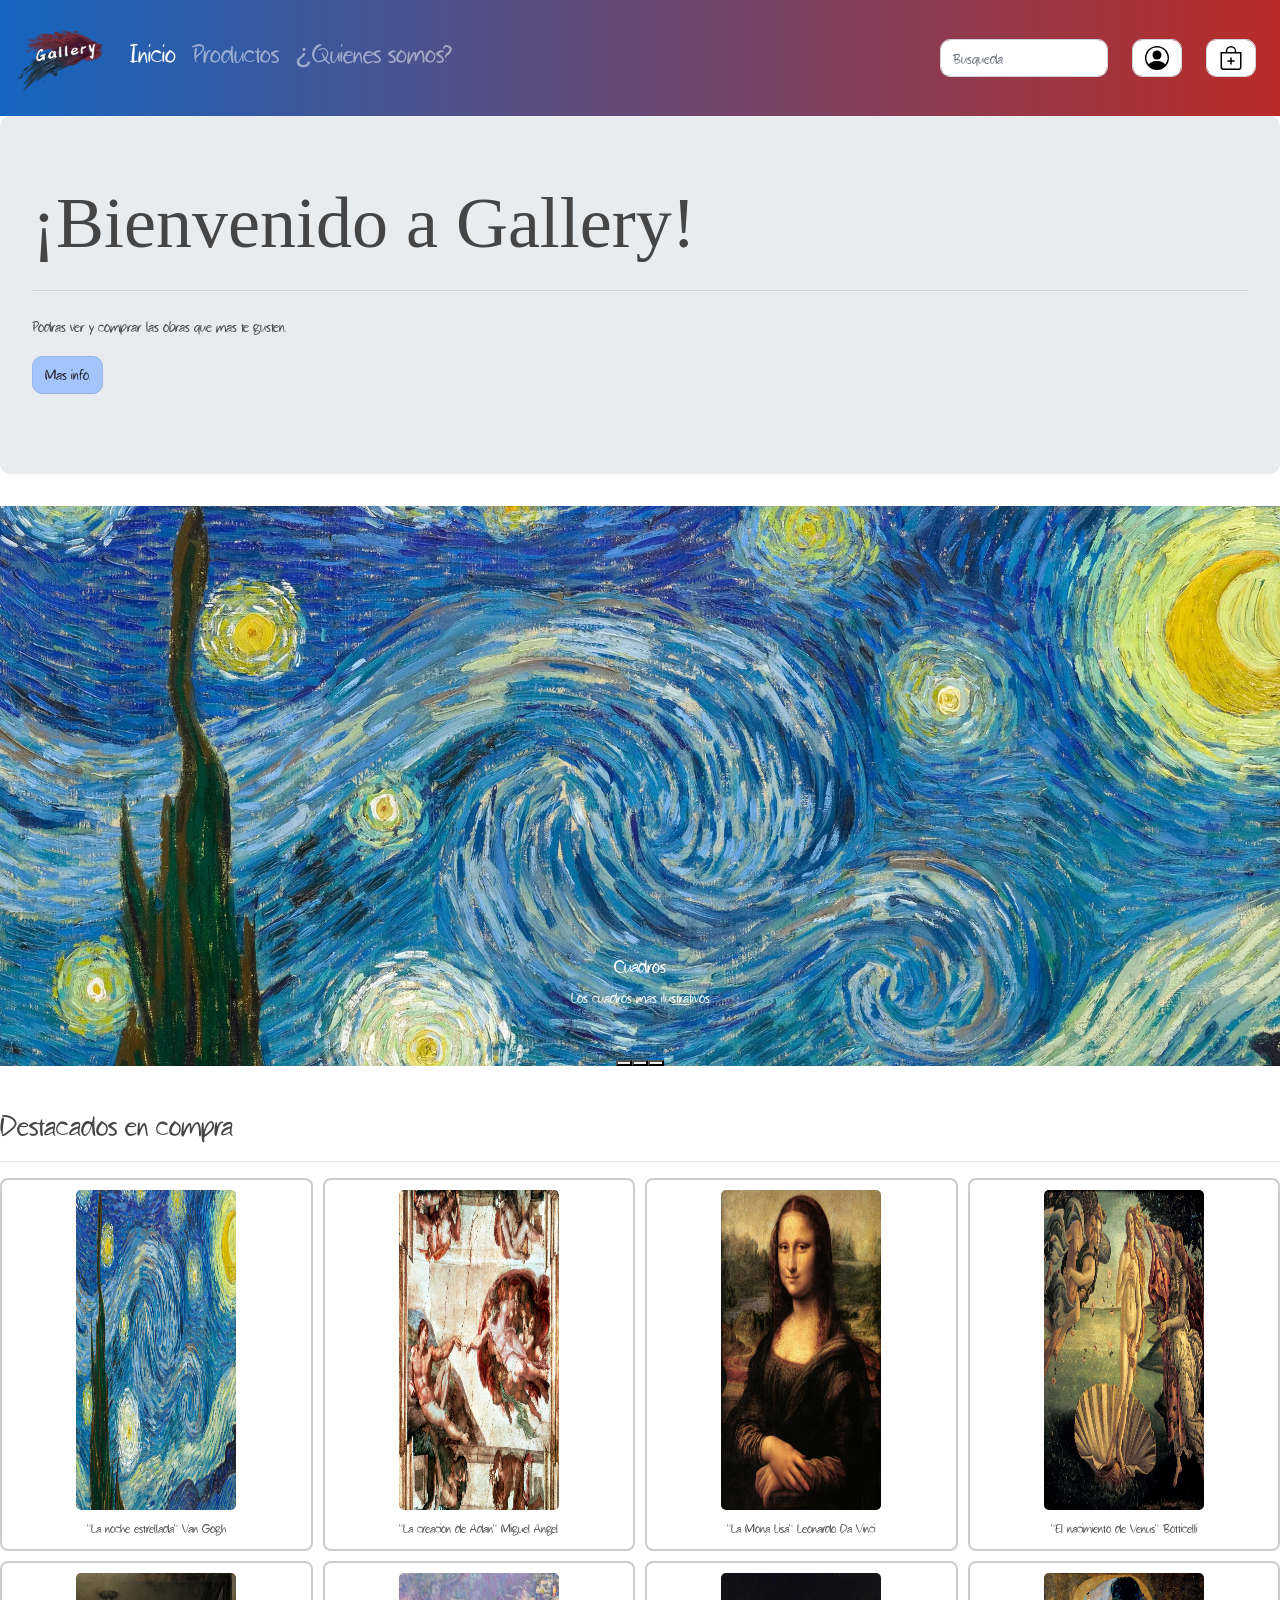
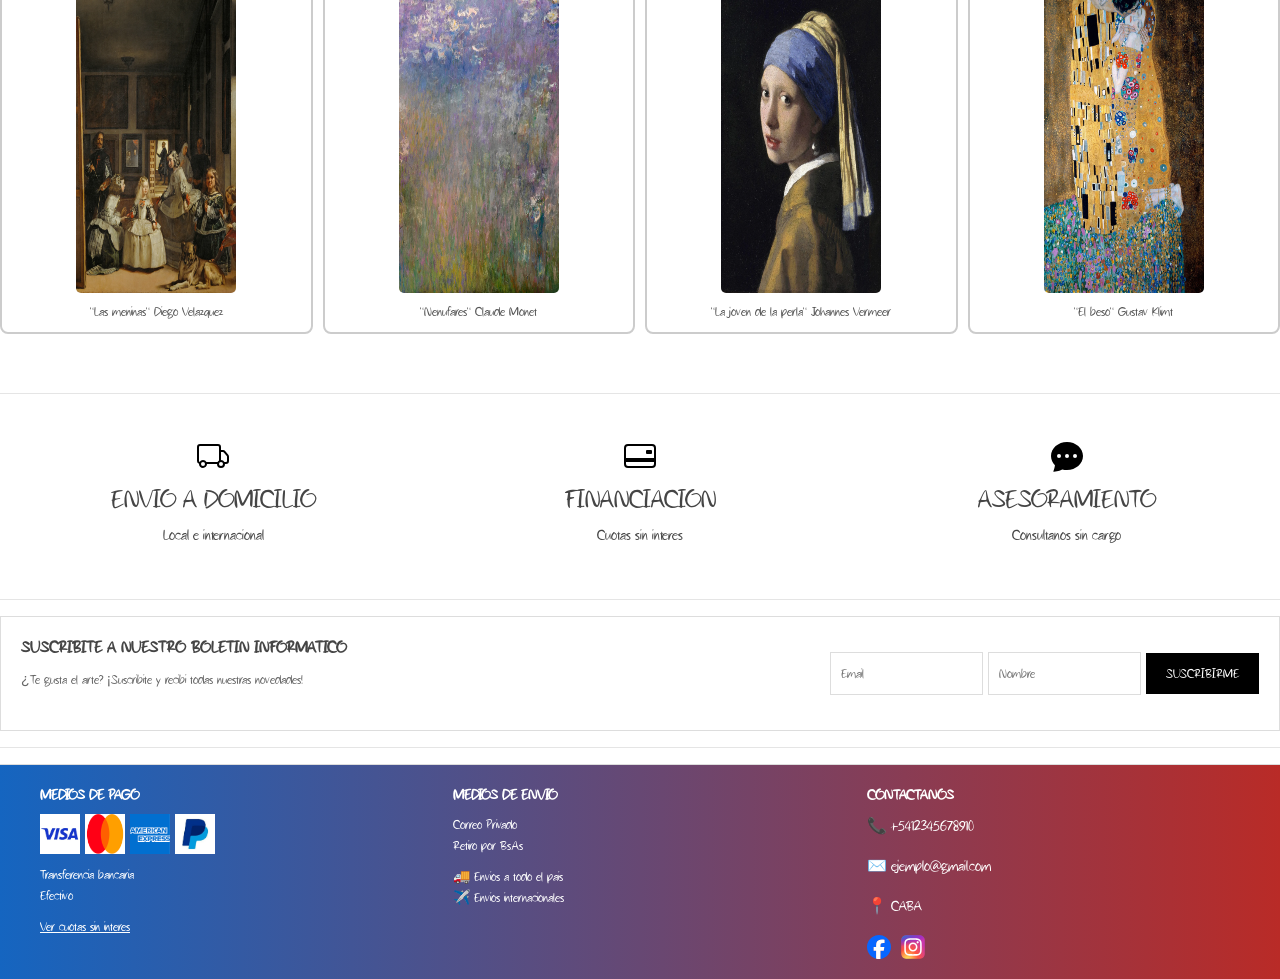
==== index.html @ f20c80db "Apartado-Productos" ====
<!DOCTYPE html>
<html lang="en">

<head>
    <meta charset="UTF-8">
    <meta name="viewport" content="width=device-width, initial-scale=1.0">
    <title>Gallery</title>
    <link rel="stylesheet" href="./css/Bootstrap.css">
    <link rel="stylesheet" href="./css/style.css">
   <link rel="icon" href="./Íconos/logopcion.ico" >
   <link rel="preconnect" href="https://fonts.googleapis.com">
<link rel="preconnect" href="https://fonts.gstatic.com" crossorigin>
<link href="https://fonts.googleapis.com/css2?family=Open+Sans:ital,wght@0,300..800;1,300..800&display=swap" rel="stylesheet">
</head>
    <header>
        <nav class="navbar navBarMod navbar-expand-lg navbar-dark bg-primary">
            <button class="navbar-toggler navbar-toggler-right" type="button" data-toggle="collapse"
                data-target="#navbarTogglerDemo03" aria-controls="navbarTogglerDemo03" aria-expanded="false"
                aria-label="Toggle navigation">
                <span class="navbar-toggler-icon"></span>
              </button>
              <a class="navbar-brand" href="#!"><img class="iconoNavBar" src="./Íconos/logopcion.png" alt="Galary"></a>
              <div class="collapse navbar-collapse" id="navbarTogglerDemo03">
                  <ul class="navbar-nav mr-auto mt-2 mt-md-0">
                    <li class="nav-item active">
                      <a class="nav-link" href="#!"> <h3>Inicio</h3>
                        <span class="sr-only">(current)</span>
                      </a>
                    </li>
                    <li class="nav-item">
                      <a class="nav-link" href="allProducts.html"><h3>Productos</h3></a>
                    </li>
                    <li class="nav-item">
                      <a class="nav-link" href="#!"><h3>¿Quiénes somos?</h3></a>
                    </li>
                  </ul>
                  <form class="form-inline my-2 my-lg-0">
                      <input class="form-control mr-sm-2" type="text" placeholder="Búsqueda">
                      <a class="nav-link" href="login.html">
                        <img class="form-control mr-sm-2" src="./Íconos/person-circle.svg" alt="account">
                      </a>
                      <img class="form-control mr-sm-2" src="./Íconos/bag-plus.svg" alt="account">
                  </form>
              </div>
        </nav>
    </header>
  <body>
        <div class="jumbotron">
            <h1 class="display-3">¡Bienvenido a Gallery!</h1>
            <p class="lead">
            </p>
            <hr class="my-4">
            <p>Podrás ver y comprar las obras que más te gusten.
            </p>
            <p class="lead">
                <a class="btn btn-primary" href="#!" role="button">Más info.</a>
            </p>
        </div>
        <div id="carouselExampleCaptions" class="carousel slide">
            <div class="carousel-indicators">
              <button type="button" data-bs-target="#carouselExampleCaptions" data-bs-slide-to="0" class="active" aria-current="true" aria-label="Slide 1"></button>
              <button type="button" data-bs-target="#carouselExampleCaptions" data-bs-slide-to="1" aria-label="Slide 2"></button>
              <button type="button" data-bs-target="#carouselExampleCaptions" data-bs-slide-to="2" aria-label="Slide 3"></button>
            </div>
            <div class="carousel-inner">
              <div class="carousel-item active">
                <img src="./Imágenes/arte1.webp" class="d-block w-100" alt="...">
                <div class="carousel-caption d-none d-md-block">
                  <h5>Cuadros</h5>
                  <p>Los cuadros más ilustrativos</p>
                </div>
              </div>
              <div class="carousel-item">
                <img src="./Imágenes/escultura1.jpeg" class="d-block w-100" alt="...">
                <div class="carousel-caption d-none d-md-block">
                  <h5>Esculturas</h5>
                  <p>Totalmente atractivas visualmente</p>
                </div>
              </div>
              <div class="carousel-item">
                <img src="./Imágenes/fotografia.jpg" class="d-block w-100" alt="...">
                <div class="carousel-caption d-none d-md-block">
                  <h5>Fotografías</h5>
                  <p>Representa un momento destacado o bello del arte</p>
                </div>
              </div>
            </div>
        </div>
        <br>
        <p>
        <h2>Destacados en compra</h2>
        </p>
        <hr>
        <div class="outstandingArt">
          <!-- no me salía quitarle el subrayado, así que probé esto -->
            <a class="sincolor" href="/art1.html"><figure>
                <div>
                    <img src="./Imágenes/arte1.webp" alt="art1">
                </div>
                <figcaption>
                    "La noche estrellada"
                    Van Gogh
                </figcaption>
            </figure>
          </a>
          <a class="sincolor" href="/art2.html">
            <figure>
                <div>
                    <img src="./Imágenes/arte2.webp" alt="art2">
                </div>
                <figcaption>
                    "La creación de Adán"
                    Miguel Angel
                </figcaption>
            </figure>
          </a>
            <a class="sincolor" href="/art3.html">
            <figure>
                <div>
                    <img src="./Imágenes/arte3.webp" alt="art3">
                </div>
                <figcaption>
                   "La Mona Lisa" Leonardo Da Vinci
                </figcaption>
            </figure>
          </a>
            <a class="sincolor" href="/art4.html">
            <figure>
                <div>
                    <img src="./Imágenes/arte4.webp" alt="art4">
                </div>
                <figcaption>
                  "El nacimiento de Venus" Botticelli
                </figcaption>
            </figure>
          </a>
            <a class="sincolor" href="/art5.html">
            <figure>
                <div>
                    <img src="./Imágenes/arte5.webp" alt="art5">
                </div>
                <figcaption>
                   "Las meninas" Diego Velázquez
                </figcaption>
            </figure>
          </a>
            <a class="sincolor" href="/art6.html">
            <figure>
                <div>
                    <img src="./Imágenes/arte6.webp" alt="art6">
                </div>
                <figcaption>
                  "Nenúfares" Claude Monet
                </figcaption>
            </figure>
          </a>
            <a class="sincolor" href="/art7.html">
            <figure>
                <div>
                    <img src="./Imágenes/arte7.webp" alt="art7">
                </div>
                <figcaption>
                    "La joven de la perla" Johannes Vermeer 
                </figcaption>
            </figure>
            </a>
            <a class="sincolor" href="/art8.html">
            <figure>
                <div>
                    <img src="./Imágenes/arte8.webp" alt="art8">
                </div>
                <figcaption>
                  "El beso" Gustav Klimt 
                </figcaption>
            </figure>
            </a>
            <hr>
        </div>
        <div id="divVent">
            <hr>
            <div class="features">
                <div class="feature">
                  <i class="icon icon-truck"></i>
                  <img src="./Íconos/truck.svg" alt="">
                  <h3>ENVÍO A DOMICILIO</h3>
                  <p>Local e internacional</p>
                </div>
                <div class="feature">
                  <i class="icon icon-card"></i>
                  <img src="./Íconos/credit-card-2-back.svg" alt="">
                  <h3>FINANCIACIÓN</h3>
                  <p>Cuotas sin interés</p>
                </div>
                <div class="feature">
                  <i class="icon icon-chat"></i>
                  <img src="./Íconos/chat-dots-fill.svg" alt="">
                  <h3>ASESORAMIENTO</h3>
                  <p>Consultanos sin cargo</p>
                </div>
              </div>
            <hr>
        </div>
        <div class="newsletter">
            <div class="newsletter-content">
              <h3>SUSCRIBITE A NUESTRO BOLETÍN INFORMÁTICO</h3>
              <p>¿Te gusta el arte? ¡Suscribite y recibí todas nuestras novedades!</p>
            </div>
            <form class="newsletter-form">
              <input type="email" placeholder="Email" required>
              <input type="text" placeholder="Nombre" required>
              <button type="submit">SUSCRIBIRME</button>
            </form>
          </div>
          <hr>
            <footer>
                <div>
                    <div class="info-section">
                        <div class="info-column">
                          <h3>MEDIOS DE PAGO</h3>
                          <div class="payment-methods">
                            <img src="./Íconos/visa.png" alt="Visa">
                            <img src="./Íconos/mastercard.png" alt="MasterCard">
                            <img src="./Íconos/americanExpress.png" alt="American Express">
                            <img src="./Íconos/paypal.jpeg" alt="PayPal">
                          </div>
                          <ul class="additional-methods">
                            <li>Transferencia bancaria</li>
                            <li>Efectivo</li>
                          </ul>
                          <p class="payment-link">Ver cuotas sin interés</p>
                        </div>
                        <div class="info-column">
                          <h3>MEDIOS DE ENVÍO</h3>
                          <ul>
                            <li>Correo Privado</li>
                            <li>Retiro por Bs.As</li>
                          </ul>
                          <ul class="shipping-options">
                            <li>🚚 Envíos a todo el país</li>
                            <li>✈️ Envíos internacionales</li>
                          </ul>
                        </div>
                        <div class="info-column">
                          <h3>CONTACTÁNOS</h3>
                          <p>📞 +5412345678910</p>
                          <p>✉️ ejemplo@gmail.com</p>
                          <p>📍 CABA</p>
                          <div class="social-icons">
                            <a href="!#"><img src="./Íconos/facebook.svg" alt="Facebook"></a>
                            <a href="#"><img src="./Íconos/instagram.svg" alt="Instagram"></a>
                          </div>
                        </div>
                      </div>
                </div>

            </footer>
            <script src="./javascript/bootstrap.js"></script>
  </body>

</html>
---- css/style.css ----
@font-face {
  font-family: 'FontGalery';
  src: url(/Fuente/Belaga.otf) format('woff2'),
       url(/Fuente/Belaga.otf) format('woff');
  font-weight: normal;
  font-style: normal;
}

body {
  font-family: "FontGalery", sans-serif;
  font-optical-sizing: auto;
  height: 100rem;
}

.item{
  flex: 1;
  padding:10px;
}

.outstandingArt {
    display: grid;
    grid-template-columns: repeat(4, 1fr);
    justify-content: space-between;
    align-items: center;
    flex-wrap: wrap;
    gap: 10px;
}

.outstandingArt figure {
    margin: 0;
    text-align: center;
    border: 2px solid #ccc;
    padding: 10px;
    border-radius: 8px;
}

figure:hover{
    background-color: #6666663f;
    color: #fff;
    text-decoration: none;
}

.outstandingArt img {
    height: 20rem;
    width: 10rem;
    margin-bottom: 8px;
    border-radius: 5px;
}

.outstandingArt figcaption {
    font-size: 14px;
    color: #555;
}

.iconoNavBar {
    height: 90px;
    width: 90px;
}

.navBarMod {
    background: #b92b27;
   
    background: -webkit-linear-gradient(to right, #1565C0, #b92b27);
    /* Chrome 10-25, Safari 5.1-6 */
    background: linear-gradient(to right, #1565C0, #b92b27);
    /* W3C, IE 10+/ Edge, Firefox 16+, Chrome 26+, Opera 12+, Safari 7+ */

}
.features {
    display: flex; 
    justify-content: space-around; 
    align-items: center; 
    background-color: #fff; 
    padding: 20px 0; 
  }
  
  .feature {
    text-align: center; 
    flex: 1; 
    padding: 0 20px; 
  }
  
  .icon {
    font-size: 40px;
    margin-bottom: 10px; 
    display: block; 
  }

  .feature img {
    height: 2rem;
    width: 2rem;
    margin-bottom: 10px;
  }
  .newsletter {
    display: flex; 
    justify-content: space-between; 
    align-items: center; 
    background-color: #fff; 
    padding: 20px;
    border: 1px solid #ddd;
    
  }
  
  .newsletter-content {
    max-width: 50%; 
    margin-right: 100px;
  }
  
  .newsletter-content h3 {
    font-size: 18px; 
    font-weight: bold; 
    margin: 0 0 10px; 
  }
  
  .newsletter-content p {
    margin: 0 0 20px; 
    color: #666; 
    font-size: 14px;
  }
  
  .newsletter-form {
    display: flex; 
    align-items: center; 
  }
  
  .newsletter-form input[type="email"],
  .newsletter-form input[type="text"] {
    padding: 10px; 
    border: 1px solid #ddd; 
    margin-right: 5px; 
    font-size: 14px; 
    flex: 1; 
  }
  
  .newsletter-form button {
    padding: 10px 20px; 
    background-color: #000; 
    color: #fff; 
    border: none; 
    cursor: pointer; 
    font-size: 14px; 
  }
  
  .newsletter-form button:hover {
    background-color: #444; 
  }
  
  .confirmation-text {
    font-size: 12px; 
    color: #666; 
    margin-top: 10px; 
    text-align: left; 
  }
  .info-section {
    display: flex;
    justify-content: space-between; 
    background: #b92b27;
    background: -webkit-linear-gradient(to right, #1565C0, #b92b27);
    background: linear-gradient(to right, #1565C0, #b92b27);
    padding: 20px; 
    border-top: 1px solid #ddd; 
  }
  
  .info-column {
    flex: 1; 
    padding: 0 20px; 
    color: white;
  }
  
  .info-column h3 {
    font-size: 16px; 
    font-weight: bold; 
    margin-bottom: 10px; 
  }
  
  .payment-methods {
    display: flex; 
    flex-wrap: wrap; 
    gap: 5px; 
  }
  
  .payment-methods img {
    width: 40px; 
    height: auto; 
  }
  
  .additional-methods {
    list-style: none;
    padding: 0; 
    margin: 10px 0; 
    color: white;
    font-size: 14px; 
  }
  
  .payment-link {
    font-size: 14px; 
    color: white  ; 
    text-decoration: underline; 
    margin-top: 10px; 
    cursor: pointer; 
  }
  
  .info-column ul {
    list-style: none; 
    padding: 0; 
    margin: 10px 0; 
    color: white; 
    font-size: 14px; 
  }
  
  .social-icons {
    display: flex; 
    gap: 10px; 
    margin-top: 10px; 
  }
  
  .social-icons img {
    width: 24px;
    height: auto; 
    cursor: pointer; 
  }
.navbar-toggler:hover{
  background-color: #1565C0;
}
.sincolor:hover{
  text-decoration: none;
}
.center {
  text-align: center;
}
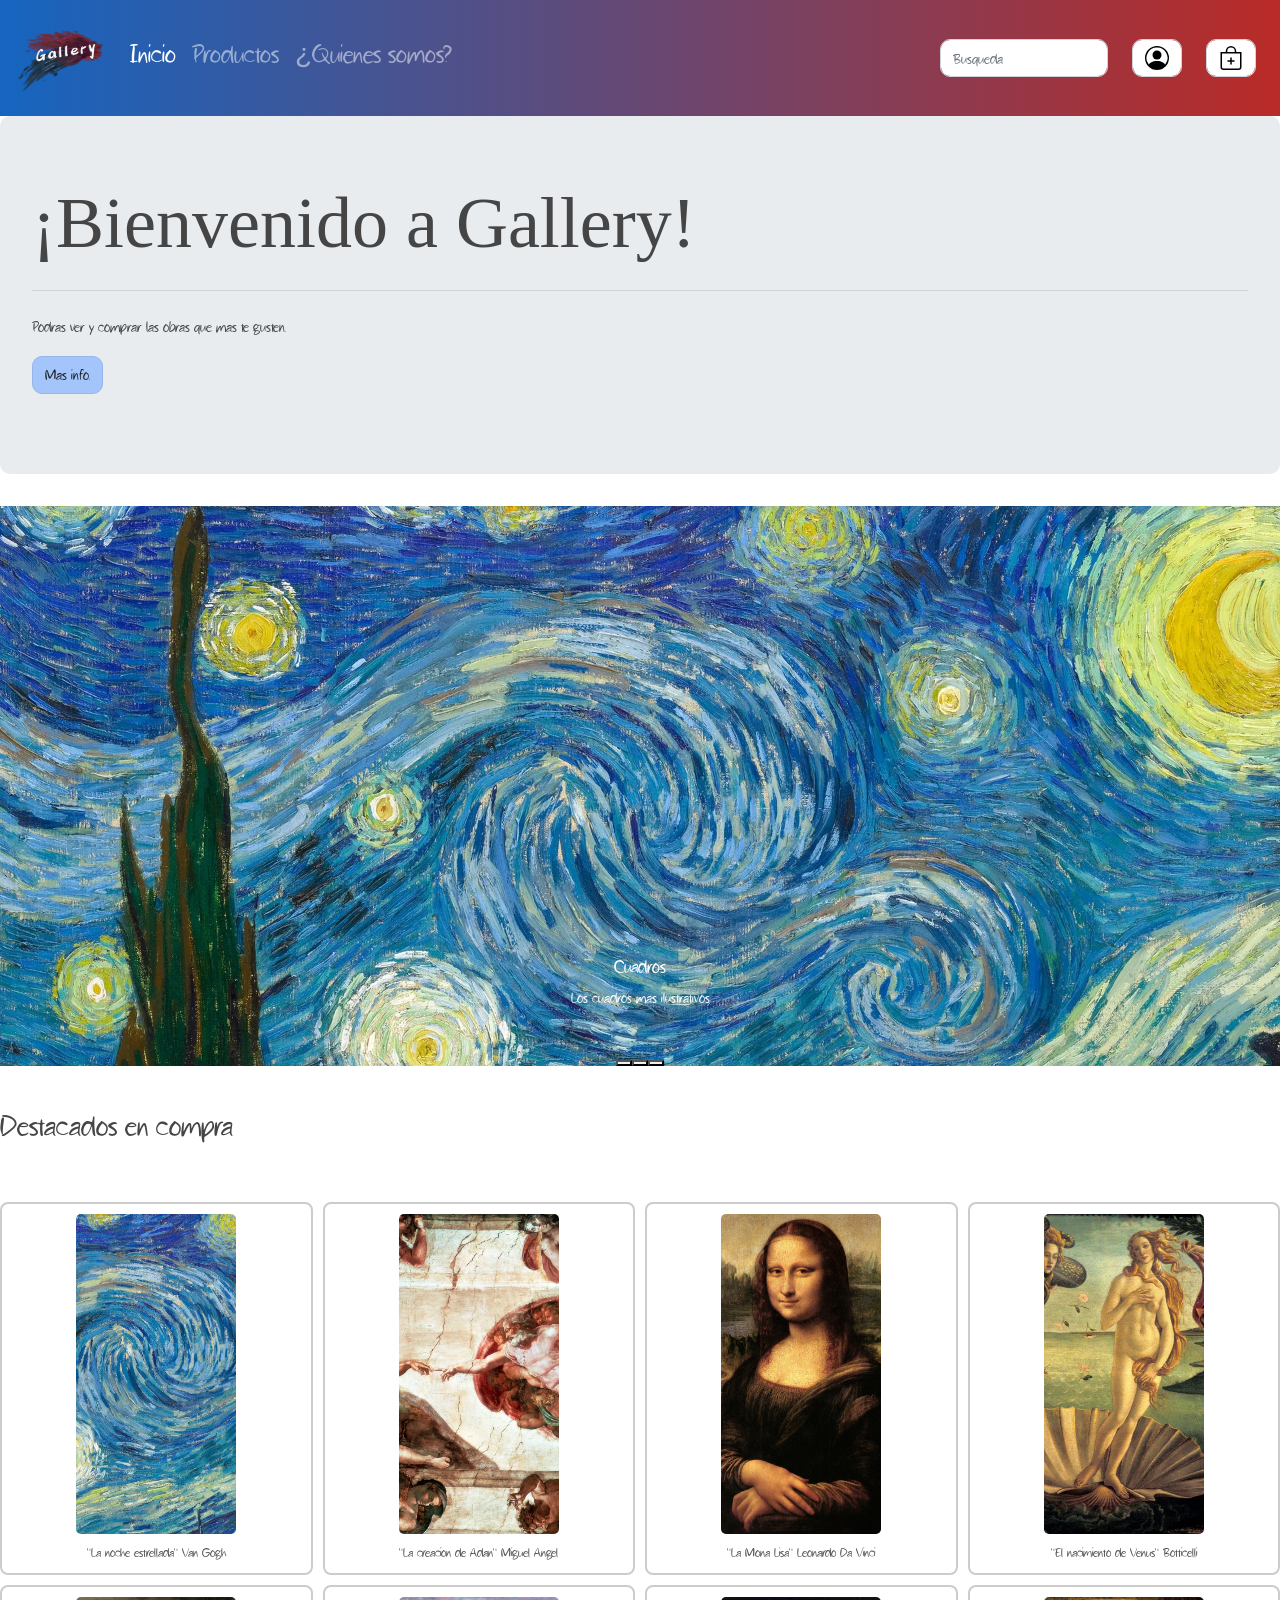
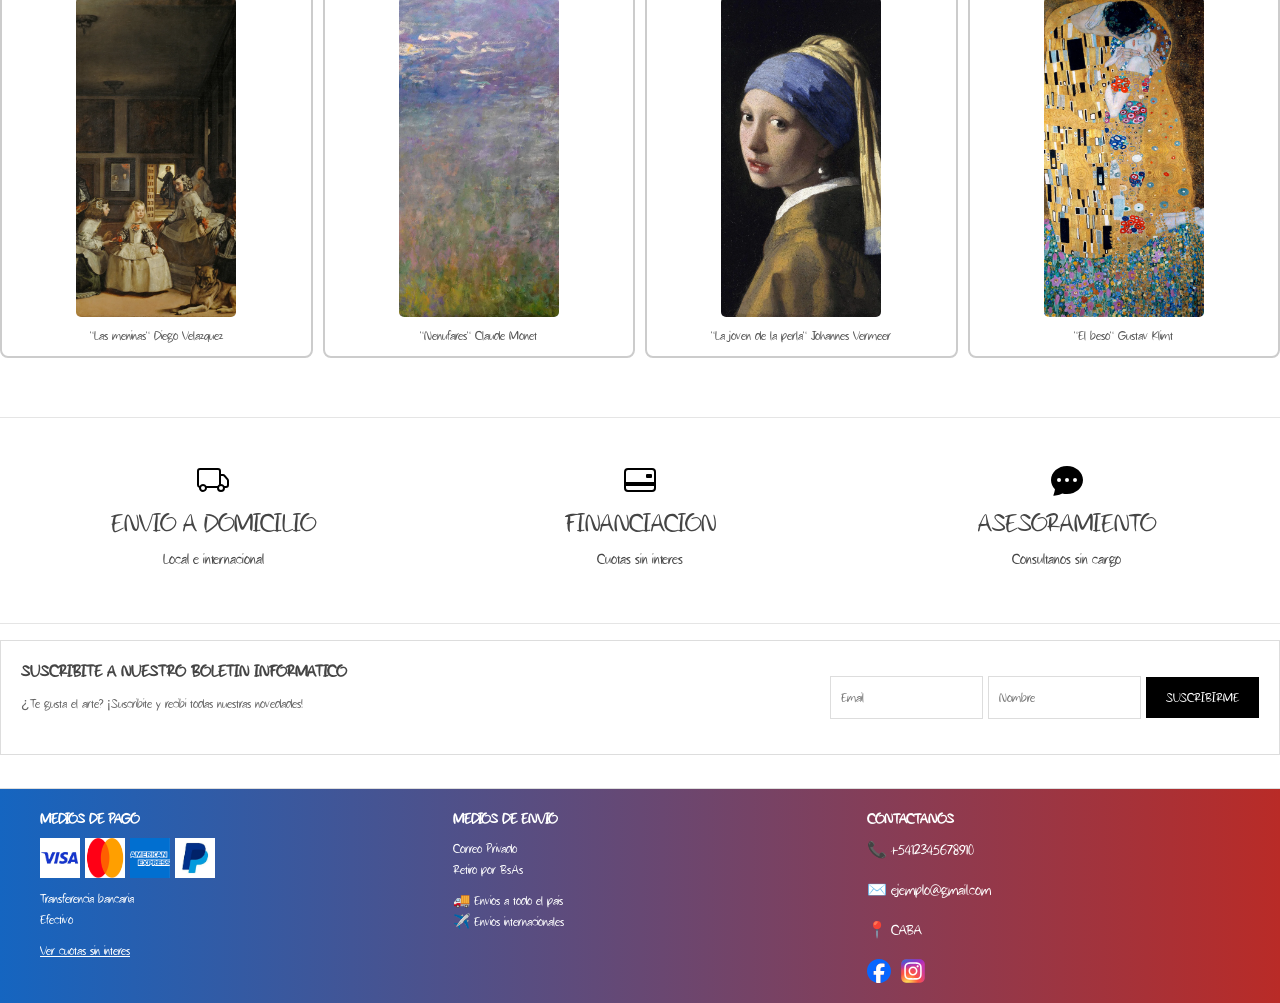
==== commit e95035f9: "css/html art1" ====
--- a/index.html
+++ b/index.html
@@ -1,6 +1,5 @@
 <!DOCTYPE html>
 <html lang="en">
-
 <head>
     <meta charset="UTF-8">
     <meta name="viewport" content="width=device-width, initial-scale=1.0">
@@ -12,6 +11,7 @@
 <link rel="preconnect" href="https://fonts.gstatic.com" crossorigin>
 <link href="https://fonts.googleapis.com/css2?family=Open+Sans:ital,wght@0,300..800;1,300..800&display=swap" rel="stylesheet">
 </head>
+
     <header>
         <nav class="navbar navBarMod navbar-expand-lg navbar-dark bg-primary">
             <button class="navbar-toggler navbar-toggler-right" type="button" data-toggle="collapse"
@@ -19,7 +19,7 @@
                 aria-label="Toggle navigation">
                 <span class="navbar-toggler-icon"></span>
               </button>
-              <a class="navbar-brand" href="#!"><img class="iconoNavBar" src="./Íconos/logopcion.png" alt="Galary"></a>
+              <a class="navbar-brand" href="#!"><img class="iconoNavBar" src="./Íconos/logopcion.png" alt="Gallery"></a>
               <div class="collapse navbar-collapse" id="navbarTogglerDemo03">
                   <ul class="navbar-nav mr-auto mt-2 mt-md-0">
                     <li class="nav-item active">
@@ -28,7 +28,7 @@
                       </a>
                     </li>
                     <li class="nav-item">
-                      <a class="nav-link" href="allProducts.html"><h3>Productos</h3></a>
+                      <a class="nav-link" href="./Products.html"><h3>Productos</h3></a>
                     </li>
                     <li class="nav-item">
                       <a class="nav-link" href="#!"><h3>¿Quiénes somos?</h3></a>
@@ -43,8 +43,8 @@
                   </form>
               </div>
         </nav>
-    </header>
-  <body>
+    </header> 
+
         <div class="jumbotron">
             <h1 class="display-3">¡Bienvenido a Gallery!</h1>
             <p class="lead">
@@ -53,7 +53,7 @@
             <p>Podrás ver y comprar las obras que más te gusten.
             </p>
             <p class="lead">
-                <a class="btn btn-primary" href="#!" role="button">Más info.</a>
+                <a class="btn btn-primary" href="./quienesomos.html" role="button">Más info.</a>
             </p>
         </div>
         <div id="carouselExampleCaptions" class="carousel slide">
--- a/css/style.css
+++ b/css/style.css
@@ -9,7 +9,7 @@
 body {
   font-family: "FontGalery", sans-serif;
   font-optical-sizing: auto;
-  height: 100rem;
+  
 }
 
 .item{
@@ -45,6 +45,7 @@
     width: 10rem;
     margin-bottom: 8px;
     border-radius: 5px;
+    object-fit: cover;
 }
 
 .outstandingArt figcaption {
@@ -91,6 +92,7 @@
     width: 2rem;
     margin-bottom: 10px;
   }
+  
   .newsletter {
     display: flex; 
     justify-content: space-between; 
@@ -228,8 +230,22 @@
 .center {
   text-align: center;
 }
-  
-  
+.formlogin{
+  margin-top: 5%;
+  margin-left: 15%;  
+  margin-right: 15%;
+  margin-bottom: 3%;
+  box-shadow: #666;
+}
+body {
+  display: flex;
+  flex-direction: column;
+  min-height: 100vh;
+  margin: 0;
+
+}footer {
+  margin-top: auto;
+}
   
   
   
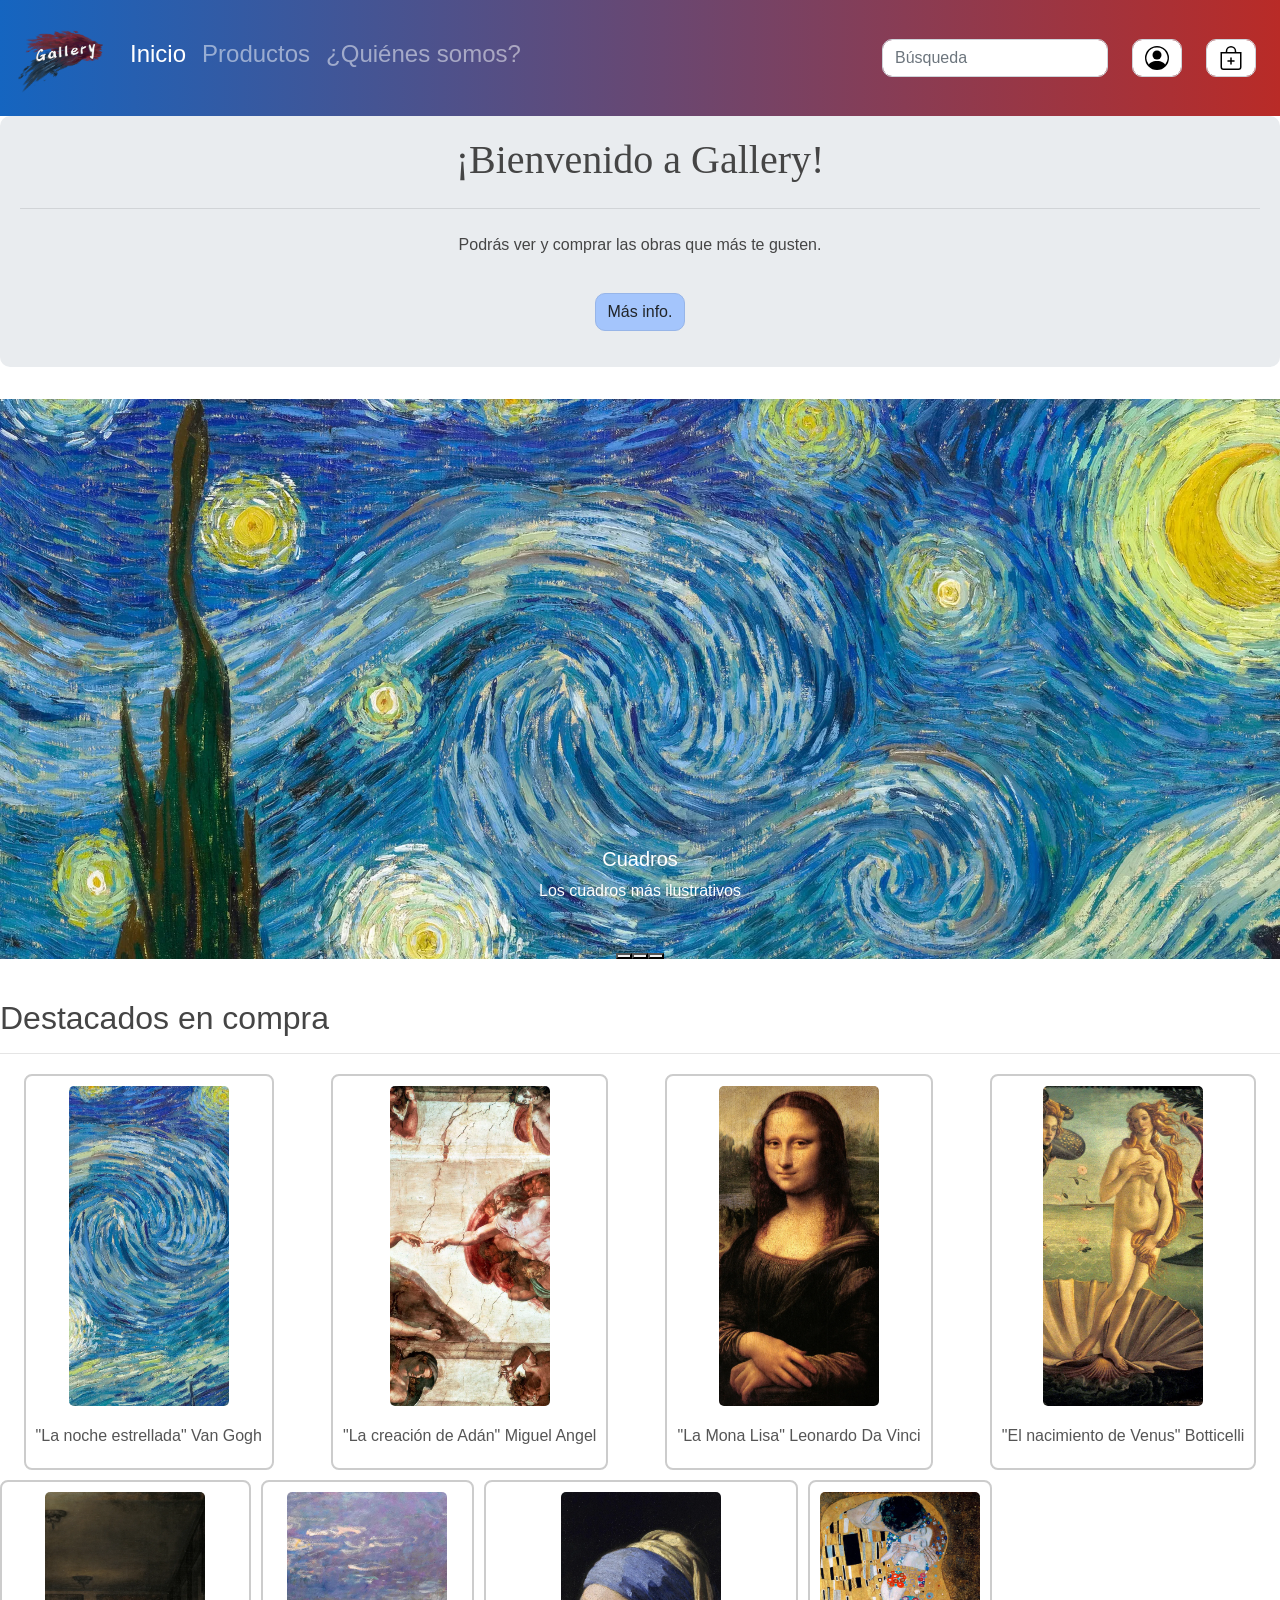
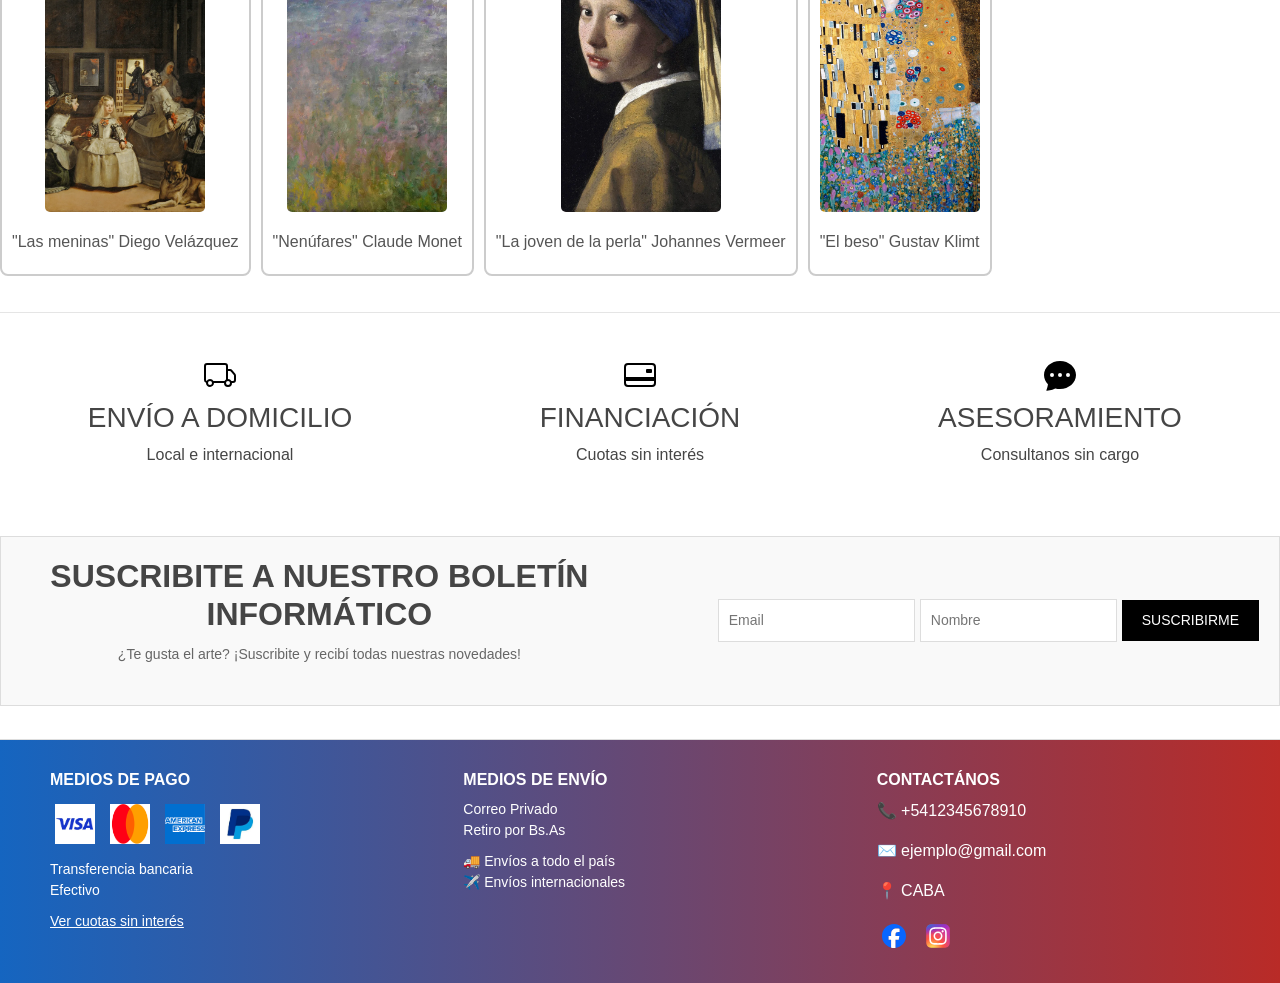
==== commit 9dc607ab: "responsive_cambiosGenerales" ====
--- a/index.html
+++ b/index.html
@@ -10,173 +10,180 @@
    <link rel="preconnect" href="https://fonts.googleapis.com">
 <link rel="preconnect" href="https://fonts.gstatic.com" crossorigin>
 <link href="https://fonts.googleapis.com/css2?family=Open+Sans:ital,wght@0,300..800;1,300..800&display=swap" rel="stylesheet">
+<link rel="stylesheet" href="/css/responsive.css">
 </head>
-
-    <header>
-        <nav class="navbar navBarMod navbar-expand-lg navbar-dark bg-primary">
-            <button class="navbar-toggler navbar-toggler-right" type="button" data-toggle="collapse"
-                data-target="#navbarTogglerDemo03" aria-controls="navbarTogglerDemo03" aria-expanded="false"
-                aria-label="Toggle navigation">
-                <span class="navbar-toggler-icon"></span>
-              </button>
-              <a class="navbar-brand" href="#!"><img class="iconoNavBar" src="./Íconos/logopcion.png" alt="Gallery"></a>
-              <div class="collapse navbar-collapse" id="navbarTogglerDemo03">
-                  <ul class="navbar-nav mr-auto mt-2 mt-md-0">
-                    <li class="nav-item active">
-                      <a class="nav-link" href="#!"> <h3>Inicio</h3>
-                        <span class="sr-only">(current)</span>
-                      </a>
-                    </li>
-                    <li class="nav-item">
-                      <a class="nav-link" href="./Products.html"><h3>Productos</h3></a>
-                    </li>
-                    <li class="nav-item">
-                      <a class="nav-link" href="#!"><h3>¿Quiénes somos?</h3></a>
-                    </li>
-                  </ul>
-                  <form class="form-inline my-2 my-lg-0">
-                      <input class="form-control mr-sm-2" type="text" placeholder="Búsqueda">
-                      <a class="nav-link" href="login.html">
-                        <img class="form-control mr-sm-2" src="./Íconos/person-circle.svg" alt="account">
-                      </a>
-                      <img class="form-control mr-sm-2" src="./Íconos/bag-plus.svg" alt="account">
-                  </form>
-              </div>
-        </nav>
-    </header> 
-
-        <div class="jumbotron">
-            <h1 class="display-3">¡Bienvenido a Gallery!</h1>
-            <p class="lead">
+<body>
+  <section class="navBarSection"><header>
+    <nav class="navbar navBarMod navbar-expand-lg navbar-dark bg-primary">
+        <button class="navbar-toggler navbar-toggler-right" type="button" data-toggle="collapse"
+            data-target="#navbarTogglerDemo03" aria-controls="navbarTogglerDemo03" aria-expanded="false"
+            aria-label="Toggle navigation">
+            <span class="navbar-toggler-icon"></span>
+          </button>
+          <a class="navbar-brand" href="#!"><img class="iconoNavBar" src="./Íconos/logopcion.png" alt="Gallery"></a>
+          <div class="collapse navbar-collapse" id="navbarTogglerDemo03">
+              <ul class="navbar-nav mr-auto mt-2 mt-md-0">
+                <li class="nav-item active">
+                  <a class="nav-link" href="index.html"> <h3>Inicio</h3>
+                    <span class="sr-only">(current)</span>
+                  </a>
+                </li>
+                <li class="nav-item">
+                  <a class="nav-link" href="./Products.html"><h3>Productos</h3></a>
+                </li>
+                <li class="nav-item">
+                  <a class="nav-link" href="#!"><h3>¿Quiénes somos?</h3></a>
+                </li>
+              </ul>
+              <form class="form-inline my-2 my-lg-0">
+                  <input class="form-control mr-sm-2" type="text" placeholder="Búsqueda">
+                  <a class="nav-link" href="login.html">
+                    <img class="form-control mr-sm-2" src="./Íconos/person-circle.svg" alt="account">
+                  </a>
+                  <a href="shoppingCart.html"><img class="form-control mr-sm-2" src="./Íconos/bag-plus.svg" alt="account"></a>
+              </form>
+          </div>
+    </nav>
+</header> </section>
+<section class="jumbotronSection">
+  <div class="jumbotron">
+    <h1 class="display-3">¡Bienvenido a Gallery!</h1>
+    <p class="lead">
+    </p>
+    <hr class="my-4">
+    <p>Podrás ver y comprar las obras que más te gusten.
+    </p>
+    <p class="lead">
+        <a class="btn btn-primary" href="./quienesomos.html" role="button">Más info.</a>
+    </p>
+</div>
+</section>
+<section class="carrouselSection">
+  <div id="carouselExampleCaptions" class="carousel slide">
+    <div class="carousel-indicators">
+      <button type="button" data-bs-target="#carouselExampleCaptions" data-bs-slide-to="0" class="active" aria-current="true" aria-label="Slide 1"></button>
+      <button type="button" data-bs-target="#carouselExampleCaptions" data-bs-slide-to="1" aria-label="Slide 2"></button>
+      <button type="button" data-bs-target="#carouselExampleCaptions" data-bs-slide-to="2" aria-label="Slide 3"></button>
+    </div>
+    <div class="carousel-inner">
+      <div class="carousel-item active">
+        <img src="./Imágenes/arte1.webp" class="d-block w-100" alt="...">
+        <div class="carousel-caption d-none d-md-block">
+          <h5>Cuadros</h5>
+          <p>Los cuadros más ilustrativos</p>
+        </div>
+      </div>
+      <div class="carousel-item">
+        <img src="./Imágenes/escultura1.jpeg" class="d-block w-100" alt="...">
+        <div class="carousel-caption d-none d-md-block">
+          <h5>Esculturas</h5>
+          <p>Totalmente atractivas visualmente</p>
+        </div>
+      </div>
+      <div class="carousel-item">
+        <img src="./Imágenes/fotografia.jpg" class="d-block w-100" alt="...">
+        <div class="carousel-caption d-none d-md-block">
+          <h5>Fotografías</h5>
+          <p>Representa un momento destacado o bello del arte</p>
+        </div>
+      </div>
+    </div>
+</div>
+</section>
+        <br>
+        <section class="topArtsSection">
+          <p>
+            <h2>Destacados en compra</h2>
             </p>
-            <hr class="my-4">
-            <p>Podrás ver y comprar las obras que más te gusten.
-            </p>
-            <p class="lead">
-                <a class="btn btn-primary" href="./quienesomos.html" role="button">Más info.</a>
-            </p>
-        </div>
-        <div id="carouselExampleCaptions" class="carousel slide">
-            <div class="carousel-indicators">
-              <button type="button" data-bs-target="#carouselExampleCaptions" data-bs-slide-to="0" class="active" aria-current="true" aria-label="Slide 1"></button>
-              <button type="button" data-bs-target="#carouselExampleCaptions" data-bs-slide-to="1" aria-label="Slide 2"></button>
-              <button type="button" data-bs-target="#carouselExampleCaptions" data-bs-slide-to="2" aria-label="Slide 3"></button>
+            <hr>
+            <div class="outstandingArt">
+              <!-- no me salía quitarle el subrayado, así que probé esto -->
+                <a class="sincolor" href="/art1.html"><figure>
+                    <div>
+                        <img src="./Imágenes/arte1.webp" alt="art1">
+                    </div>
+                    <figcaption>
+                        "La noche estrellada"
+                        Van Gogh
+                    </figcaption>
+                </figure>
+              </a>
+              <a class="sincolor" href="/art2.html">
+                <figure>
+                    <div>
+                        <img src="./Imágenes/arte2.webp" alt="art2">
+                    </div>
+                    <figcaption>
+                        "La creación de Adán"
+                        Miguel Angel
+                    </figcaption>
+                </figure>
+              </a>
+                <a class="sincolor" href="/art3.html">
+                <figure>
+                    <div>
+                        <img src="./Imágenes/arte3.webp" alt="art3">
+                    </div>
+                    <figcaption>
+                       "La Mona Lisa" Leonardo Da Vinci
+                    </figcaption>
+                </figure>
+              </a>
+                <a class="sincolor" href="/art4.html">
+                <figure>
+                    <div>
+                        <img src="./Imágenes/arte4.webp" alt="art4">
+                    </div>
+                    <figcaption>
+                      "El nacimiento de Venus" Botticelli
+                    </figcaption>
+                </figure>
+              </a>
+                <a class="sincolor" href="/art5.html">
+                <figure>
+                    <div>
+                        <img src="./Imágenes/arte5.webp" alt="art5">
+                    </div>
+                    <figcaption>
+                       "Las meninas" Diego Velázquez
+                    </figcaption>
+                </figure>
+              </a>
+                <a class="sincolor" href="/art6.html">
+                <figure>
+                    <div>
+                        <img src="./Imágenes/arte6.webp" alt="art6">
+                    </div>
+                    <figcaption>
+                      "Nenúfares" Claude Monet
+                    </figcaption>
+                </figure>
+              </a>
+                <a class="sincolor" href="/art7.html">
+                <figure>
+                    <div>
+                        <img src="./Imágenes/arte7.webp" alt="art7">
+                    </div>
+                    <figcaption>
+                        "La joven de la perla" Johannes Vermeer 
+                    </figcaption>
+                </figure>
+                </a>
+                <a class="sincolor" href="/art8.html">
+                <figure>
+                    <div>
+                        <img src="./Imágenes/arte8.webp" alt="art8">
+                    </div>
+                    <figcaption>
+                      "El beso" Gustav Klimt 
+                    </figcaption>
+                </figure>
+                </a>
+                <hr>
             </div>
-            <div class="carousel-inner">
-              <div class="carousel-item active">
-                <img src="./Imágenes/arte1.webp" class="d-block w-100" alt="...">
-                <div class="carousel-caption d-none d-md-block">
-                  <h5>Cuadros</h5>
-                  <p>Los cuadros más ilustrativos</p>
-                </div>
-              </div>
-              <div class="carousel-item">
-                <img src="./Imágenes/escultura1.jpeg" class="d-block w-100" alt="...">
-                <div class="carousel-caption d-none d-md-block">
-                  <h5>Esculturas</h5>
-                  <p>Totalmente atractivas visualmente</p>
-                </div>
-              </div>
-              <div class="carousel-item">
-                <img src="./Imágenes/fotografia.jpg" class="d-block w-100" alt="...">
-                <div class="carousel-caption d-none d-md-block">
-                  <h5>Fotografías</h5>
-                  <p>Representa un momento destacado o bello del arte</p>
-                </div>
-              </div>
-            </div>
-        </div>
-        <br>
-        <p>
-        <h2>Destacados en compra</h2>
-        </p>
-        <hr>
-        <div class="outstandingArt">
-          <!-- no me salía quitarle el subrayado, así que probé esto -->
-            <a class="sincolor" href="/art1.html"><figure>
-                <div>
-                    <img src="./Imágenes/arte1.webp" alt="art1">
-                </div>
-                <figcaption>
-                    "La noche estrellada"
-                    Van Gogh
-                </figcaption>
-            </figure>
-          </a>
-          <a class="sincolor" href="/art2.html">
-            <figure>
-                <div>
-                    <img src="./Imágenes/arte2.webp" alt="art2">
-                </div>
-                <figcaption>
-                    "La creación de Adán"
-                    Miguel Angel
-                </figcaption>
-            </figure>
-          </a>
-            <a class="sincolor" href="/art3.html">
-            <figure>
-                <div>
-                    <img src="./Imágenes/arte3.webp" alt="art3">
-                </div>
-                <figcaption>
-                   "La Mona Lisa" Leonardo Da Vinci
-                </figcaption>
-            </figure>
-          </a>
-            <a class="sincolor" href="/art4.html">
-            <figure>
-                <div>
-                    <img src="./Imágenes/arte4.webp" alt="art4">
-                </div>
-                <figcaption>
-                  "El nacimiento de Venus" Botticelli
-                </figcaption>
-            </figure>
-          </a>
-            <a class="sincolor" href="/art5.html">
-            <figure>
-                <div>
-                    <img src="./Imágenes/arte5.webp" alt="art5">
-                </div>
-                <figcaption>
-                   "Las meninas" Diego Velázquez
-                </figcaption>
-            </figure>
-          </a>
-            <a class="sincolor" href="/art6.html">
-            <figure>
-                <div>
-                    <img src="./Imágenes/arte6.webp" alt="art6">
-                </div>
-                <figcaption>
-                  "Nenúfares" Claude Monet
-                </figcaption>
-            </figure>
-          </a>
-            <a class="sincolor" href="/art7.html">
-            <figure>
-                <div>
-                    <img src="./Imágenes/arte7.webp" alt="art7">
-                </div>
-                <figcaption>
-                    "La joven de la perla" Johannes Vermeer 
-                </figcaption>
-            </figure>
-            </a>
-            <a class="sincolor" href="/art8.html">
-            <figure>
-                <div>
-                    <img src="./Imágenes/arte8.webp" alt="art8">
-                </div>
-                <figcaption>
-                  "El beso" Gustav Klimt 
-                </figcaption>
-            </figure>
-            </a>
-            <hr>
-        </div>
-        <div id="divVent">
+        </section>
+        <section class="shipmentSection">
+          <div id="divVent">
             <hr>
             <div class="features">
                 <div class="feature">
@@ -198,62 +205,66 @@
                   <p>Consultanos sin cargo</p>
                 </div>
               </div>
+              </section>
             <hr>
+            <section class="newspapperSection">
         </div>
         <div class="newsletter">
-            <div class="newsletter-content">
-              <h3>SUSCRIBITE A NUESTRO BOLETÍN INFORMÁTICO</h3>
-              <p>¿Te gusta el arte? ¡Suscribite y recibí todas nuestras novedades!</p>
-            </div>
-            <form class="newsletter-form">
-              <input type="email" placeholder="Email" required>
-              <input type="text" placeholder="Nombre" required>
-              <button type="submit">SUSCRIBIRME</button>
-            </form>
+          <div class="newsletter-content">
+            <h3>SUSCRIBITE A NUESTRO BOLETÍN INFORMÁTICO</h3>
+            <p>¿Te gusta el arte? ¡Suscribite y recibí todas nuestras novedades!</p>
           </div>
+          <form class="newsletter-form">
+            <input type="email" placeholder="Email" required>
+            <input type="text" placeholder="Nombre" required>
+            <button type="submit">SUSCRIBIRME</button>
+          </form>
+        </div>
+        </section>
           <hr>
+          <section class="footerSection">
             <footer>
-                <div>
-                    <div class="info-section">
-                        <div class="info-column">
-                          <h3>MEDIOS DE PAGO</h3>
-                          <div class="payment-methods">
-                            <img src="./Íconos/visa.png" alt="Visa">
-                            <img src="./Íconos/mastercard.png" alt="MasterCard">
-                            <img src="./Íconos/americanExpress.png" alt="American Express">
-                            <img src="./Íconos/paypal.jpeg" alt="PayPal">
-                          </div>
-                          <ul class="additional-methods">
-                            <li>Transferencia bancaria</li>
-                            <li>Efectivo</li>
-                          </ul>
-                          <p class="payment-link">Ver cuotas sin interés</p>
+              <div>
+                  <div class="info-section">
+                      <div class="info-column">
+                        <h3>MEDIOS DE PAGO</h3>
+                        <div class="payment-methods">
+                          <img src="./Íconos/visa.png" alt="Visa">
+                          <img src="./Íconos/mastercard.png" alt="MasterCard">
+                          <img src="./Íconos/americanExpress.png" alt="American Express">
+                          <img src="./Íconos/paypal.jpeg" alt="PayPal">
                         </div>
-                        <div class="info-column">
-                          <h3>MEDIOS DE ENVÍO</h3>
-                          <ul>
-                            <li>Correo Privado</li>
-                            <li>Retiro por Bs.As</li>
-                          </ul>
-                          <ul class="shipping-options">
-                            <li>🚚 Envíos a todo el país</li>
-                            <li>✈️ Envíos internacionales</li>
-                          </ul>
-                        </div>
-                        <div class="info-column">
-                          <h3>CONTACTÁNOS</h3>
-                          <p>📞 +5412345678910</p>
-                          <p>✉️ ejemplo@gmail.com</p>
-                          <p>📍 CABA</p>
-                          <div class="social-icons">
-                            <a href="!#"><img src="./Íconos/facebook.svg" alt="Facebook"></a>
-                            <a href="#"><img src="./Íconos/instagram.svg" alt="Instagram"></a>
-                          </div>
+                        <ul class="additional-methods">
+                          <li>Transferencia bancaria</li>
+                          <li>Efectivo</li>
+                        </ul>
+                        <p class="payment-link">Ver cuotas sin interés</p>
+                      </div>
+                      <div class="info-column">
+                        <h3>MEDIOS DE ENVÍO</h3>
+                        <ul>
+                          <li>Correo Privado</li>
+                          <li>Retiro por Bs.As</li>
+                        </ul>
+                        <ul class="shipping-options">
+                          <li>🚚 Envíos a todo el país</li>
+                          <li>✈️ Envíos internacionales</li>
+                        </ul>
+                      </div>
+                      <div class="info-column">
+                        <h3>CONTACTÁNOS</h3>
+                        <p>📞 +5412345678910</p>
+                        <p>✉️ ejemplo@gmail.com</p>
+                        <p>📍 CABA</p>
+                        <div class="social-icons">
+                          <a href="!#"><img src="./Íconos/facebook.svg" alt="Facebook"></a>
+                          <a href="#"><img src="./Íconos/instagram.svg" alt="Instagram"></a>
                         </div>
                       </div>
-                </div>
-
-            </footer>
+                    </div>
+              </div>
+          </footer>
+          </section>
             <script src="./javascript/bootstrap.js"></script>
   </body>
 
--- a/css/style.css
+++ b/css/style.css
@@ -1,17 +1,3 @@
-@font-face {
-  font-family: 'FontGalery';
-  src: url(/Fuente/Belaga.otf) format('woff2'),
-       url(/Fuente/Belaga.otf) format('woff');
-  font-weight: normal;
-  font-style: normal;
-}
-
-body {
-  font-family: "FontGalery", sans-serif;
-  font-optical-sizing: auto;
-  
-}
-
 .item{
   flex: 1;
   padding:10px;
--- a/css/responsive.css
+++ b/css/responsive.css
@@ -0,0 +1,141 @@
+body {
+    margin: 0;
+    font-family: Arial, sans-serif;
+  }
+  
+  .navbar-nav h3 {
+    font-size: 1.5rem;
+  }
+  
+  /* Hacer que las imágenes se adapten al ancho del contenedor */
+  img {
+    max-width: 100%;
+    height: auto;
+  }
+  
+  /* Jumbotron Section */
+  .jumbotron {
+    text-align: center;
+    padding: 20px;
+  }
+  
+  .jumbotron h1 {
+    font-size: 2.5rem;
+  }
+  
+  .jumbotron .btn {
+    margin-top: 20px;
+  }
+  
+  /* Carrousel Section */
+  .carousel-inner img {
+    width: 100%;
+    height: auto;
+  }
+  
+  /* Outstanding Art Section */
+  .outstandingArt {
+    display: flex;
+    flex-wrap: wrap;
+    justify-content: space-around;
+    gap: 10px;
+    margin: 20px 0;
+  }
+  
+  .outstandingArt figure {
+    flex-basis: 300px;
+    text-align: center;
+  }
+  
+  .outstandingArt figcaption {
+    font-size: 1rem;
+    padding: 10px 0;
+  }
+  
+  /* Shipment Section */
+  .features {
+    display: flex;
+    justify-content: space-around;
+    flex-wrap: wrap;
+    padding: 20px;
+    gap: 20px;
+  }
+  
+  .features .feature {
+    flex: 1 1 200px;
+    text-align: center;
+  }
+  
+  /* Newsletter Section */
+  .newsletter {
+    padding: 20px;
+    background-color: #f9f9f9;
+    text-align: center;
+  }
+  
+  .newsletter-content h3 {
+    font-size: 2rem;
+  }
+  
+  .footerSection .info-section {
+    display: flex;
+    flex-wrap: wrap;
+    justify-content: space-between;
+  }
+  
+  .footerSection .info-column {
+    flex: 1 1 200px;
+    margin: 10px;
+  }
+  
+  .footerSection .payment-methods img,
+  .footerSection .social-icons img {
+    max-width: 50px;
+    margin: 5px;
+  }
+  
+  /* Media Queries para pantallas más pequeñas */
+  @media (max-width: 768px) {
+    .navbar-nav h3 {
+      font-size: 1.2rem;
+    }
+  
+    .jumbotron h1 {
+      font-size: 2rem;
+    }
+  
+    .carousel {
+      display: none;
+    }
+    .newspapperSection {
+        display: none;
+    }
+  
+    .outstandingArt figure {
+      flex-basis: 100%;
+    }
+  
+    .features {
+      flex-direction: column;
+      align-items: center;
+    }
+  
+    .footerSection .info-section {
+      flex-direction: column;
+      text-align: center;
+    }
+  }
+  
+  @media (max-width: 576px) {
+    .navbar-nav h3 {
+      font-size: 1rem;
+    }
+  
+    .jumbotron h1 {
+      font-size: 1.5rem;
+    }
+  
+    .outstandingArt figure {
+      flex-basis: 100%;
+    }
+  }
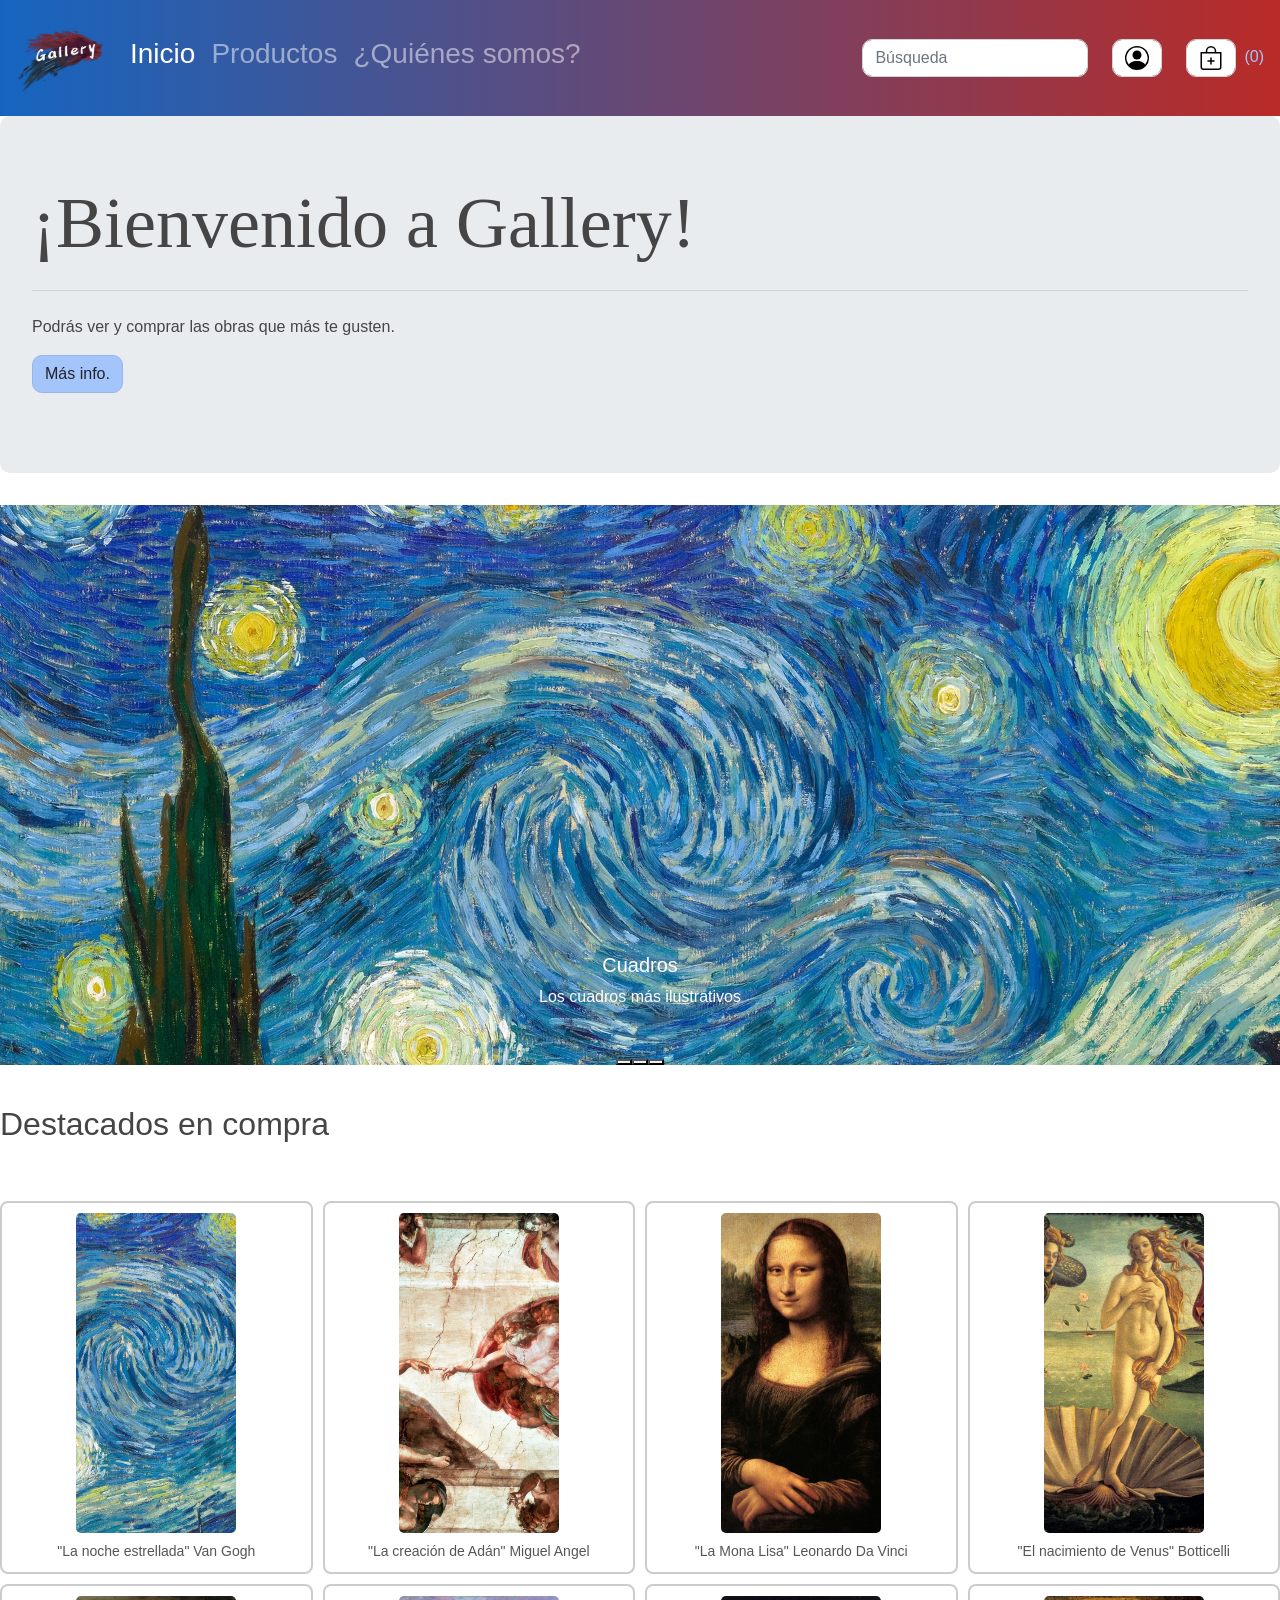
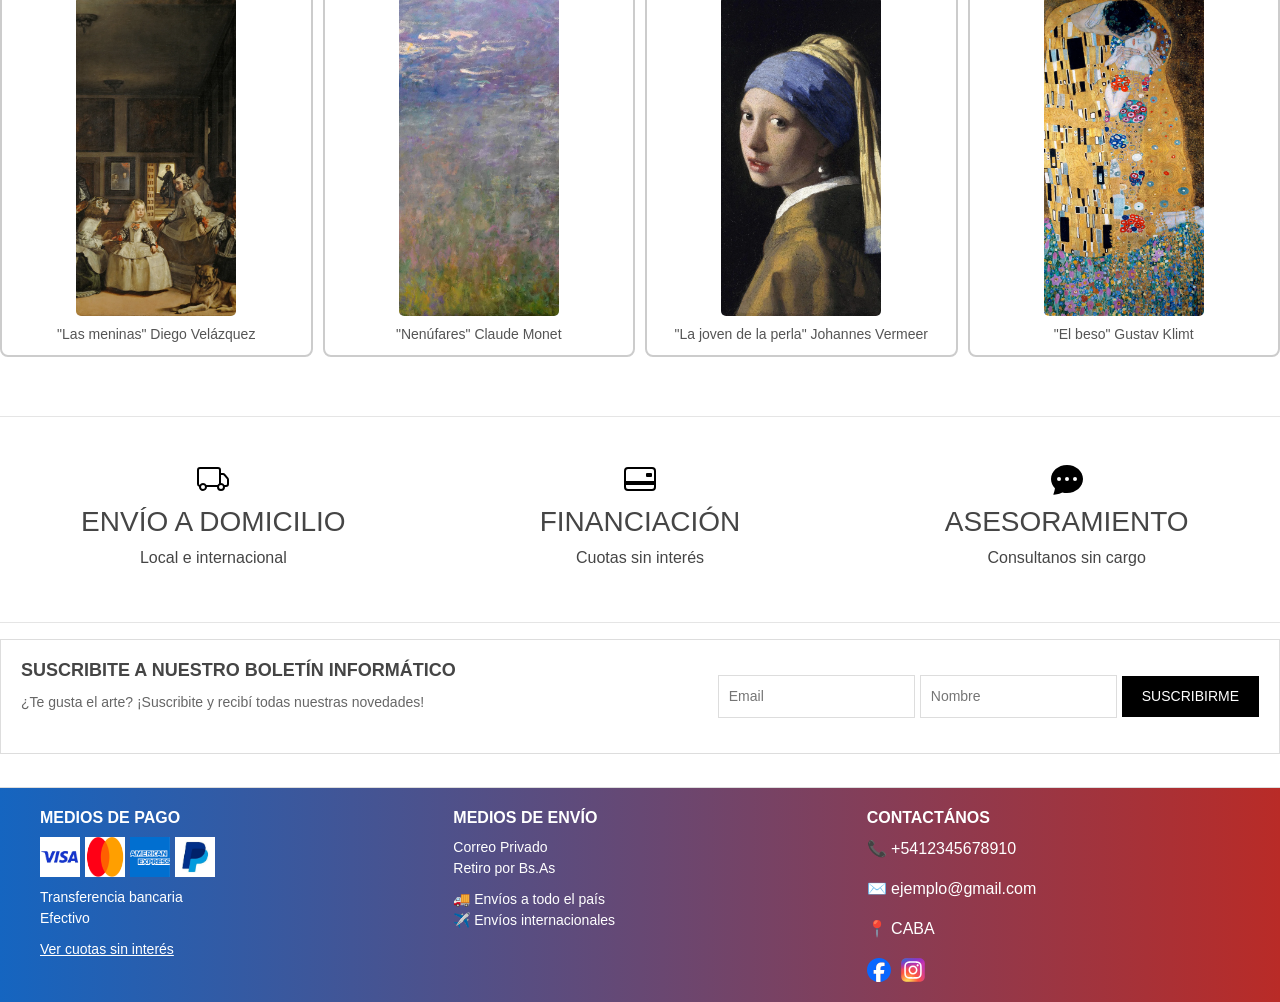
==== commit cf24f9da: "carrito ain terminar" ====
--- a/index.html
+++ b/index.html
@@ -10,180 +10,175 @@
    <link rel="preconnect" href="https://fonts.googleapis.com">
 <link rel="preconnect" href="https://fonts.gstatic.com" crossorigin>
 <link href="https://fonts.googleapis.com/css2?family=Open+Sans:ital,wght@0,300..800;1,300..800&display=swap" rel="stylesheet">
-<link rel="stylesheet" href="/css/responsive.css">
 </head>
 <body>
-  <section class="navBarSection"><header>
-    <nav class="navbar navBarMod navbar-expand-lg navbar-dark bg-primary">
-        <button class="navbar-toggler navbar-toggler-right" type="button" data-toggle="collapse"
-            data-target="#navbarTogglerDemo03" aria-controls="navbarTogglerDemo03" aria-expanded="false"
-            aria-label="Toggle navigation">
-            <span class="navbar-toggler-icon"></span>
-          </button>
-          <a class="navbar-brand" href="#!"><img class="iconoNavBar" src="./Íconos/logopcion.png" alt="Gallery"></a>
-          <div class="collapse navbar-collapse" id="navbarTogglerDemo03">
-              <ul class="navbar-nav mr-auto mt-2 mt-md-0">
-                <li class="nav-item active">
-                  <a class="nav-link" href="index.html"> <h3>Inicio</h3>
-                    <span class="sr-only">(current)</span>
-                  </a>
-                </li>
-                <li class="nav-item">
-                  <a class="nav-link" href="./Products.html"><h3>Productos</h3></a>
-                </li>
-                <li class="nav-item">
-                  <a class="nav-link" href="#!"><h3>¿Quiénes somos?</h3></a>
-                </li>
-              </ul>
-              <form class="form-inline my-2 my-lg-0">
-                  <input class="form-control mr-sm-2" type="text" placeholder="Búsqueda">
-                  <a class="nav-link" href="login.html">
-                    <img class="form-control mr-sm-2" src="./Íconos/person-circle.svg" alt="account">
-                  </a>
-                  <a href="shoppingCart.html"><img class="form-control mr-sm-2" src="./Íconos/bag-plus.svg" alt="account"></a>
-              </form>
-          </div>
-    </nav>
-</header> </section>
-<section class="jumbotronSection">
-  <div class="jumbotron">
-    <h1 class="display-3">¡Bienvenido a Gallery!</h1>
-    <p class="lead">
-    </p>
-    <hr class="my-4">
-    <p>Podrás ver y comprar las obras que más te gusten.
-    </p>
-    <p class="lead">
-        <a class="btn btn-primary" href="./quienesomos.html" role="button">Más info.</a>
-    </p>
-</div>
-</section>
-<section class="carrouselSection">
-  <div id="carouselExampleCaptions" class="carousel slide">
-    <div class="carousel-indicators">
-      <button type="button" data-bs-target="#carouselExampleCaptions" data-bs-slide-to="0" class="active" aria-current="true" aria-label="Slide 1"></button>
-      <button type="button" data-bs-target="#carouselExampleCaptions" data-bs-slide-to="1" aria-label="Slide 2"></button>
-      <button type="button" data-bs-target="#carouselExampleCaptions" data-bs-slide-to="2" aria-label="Slide 3"></button>
-    </div>
-    <div class="carousel-inner">
-      <div class="carousel-item active">
-        <img src="./Imágenes/arte1.webp" class="d-block w-100" alt="...">
-        <div class="carousel-caption d-none d-md-block">
-          <h5>Cuadros</h5>
-          <p>Los cuadros más ilustrativos</p>
-        </div>
-      </div>
-      <div class="carousel-item">
-        <img src="./Imágenes/escultura1.jpeg" class="d-block w-100" alt="...">
-        <div class="carousel-caption d-none d-md-block">
-          <h5>Esculturas</h5>
-          <p>Totalmente atractivas visualmente</p>
-        </div>
-      </div>
-      <div class="carousel-item">
-        <img src="./Imágenes/fotografia.jpg" class="d-block w-100" alt="...">
-        <div class="carousel-caption d-none d-md-block">
-          <h5>Fotografías</h5>
-          <p>Representa un momento destacado o bello del arte</p>
-        </div>
-      </div>
-    </div>
-</div>
-</section>
+    <header>
+        <nav class="navbar navBarMod navbar-expand-lg navbar-dark bg-primary">
+            <button class="navbar-toggler navbar-toggler-right" type="button" data-toggle="collapse"
+                data-target="#navbarTogglerDemo03" aria-controls="navbarTogglerDemo03" aria-expanded="false"
+                aria-label="Toggle navigation">
+                <span class="navbar-toggler-icon"></span>
+              </button>
+              <a class="navbar-brand" href="#!"><img class="iconoNavBar" src="./Íconos/logopcion.png" alt="Gallery"></a>
+              <div class="collapse navbar-collapse" id="navbarTogglerDemo03">
+                  <ul class="navbar-nav mr-auto mt-2 mt-md-0">
+                    <li class="nav-item active">
+                      <a class="nav-link" href="#!"> <h3>Inicio</h3>
+                        <span class="sr-only">(current)</span>
+                      </a>
+                    </li>
+                    <li class="nav-item">
+                      <a class="nav-link" href="./Products.html"><h3>Productos</h3></a>
+                    </li>
+                    <li class="nav-item">
+                      <a class="nav-link" href="./quienesomos.html"><h3>¿Quiénes somos?</h3></a>
+                    </li>
+                  </ul>
+                  <form class="form-inline my-2 my-lg-0">
+                      <input class="form-control mr-sm-2" type="text" placeholder="Búsqueda">
+                      <a class="nav-link" href="login.html">
+                        <img class="form-control mr-sm-2" src="./Íconos/person-circle.svg" alt="account">
+                      </a>
+                      <a href="./carrito.html">
+                      <img class="form-control mr-sm-2" src="./Íconos/bag-plus.svg" alt="account">(<span id="carritoContador">0</span>)
+                    </a>
+                  </form>
+              </div>
+        </nav>
+    </header> 
+
+        <div class="jumbotron">
+            <h1 class="display-3">¡Bienvenido a Gallery!</h1>
+            <p class="lead">
+            </p>
+            <hr class="my-4">
+            <p>Podrás ver y comprar las obras que más te gusten.
+            </p>
+            <p class="lead">
+                <a class="btn btn-primary" href="./quienesomos.html" role="button">Más info.</a>
+            </p>
+        </div>
+        <div id="carouselExampleCaptions" class="carousel slide">
+            <div class="carousel-indicators">
+              <button type="button" data-bs-target="#carouselExampleCaptions" data-bs-slide-to="0" class="active" aria-current="true" aria-label="Slide 1"></button>
+              <button type="button" data-bs-target="#carouselExampleCaptions" data-bs-slide-to="1" aria-label="Slide 2"></button>
+              <button type="button" data-bs-target="#carouselExampleCaptions" data-bs-slide-to="2" aria-label="Slide 3"></button>
+            </div>
+            <div class="carousel-inner">
+              <div class="carousel-item active">
+                <img src="./Imágenes/arte1.webp" class="d-block w-100" alt="...">
+                <div class="carousel-caption d-none d-md-block">
+                  <h5>Cuadros</h5>
+                  <p>Los cuadros más ilustrativos</p>
+                </div>
+              </div>
+              <div class="carousel-item">
+                <img src="./Imágenes/escultura1.jpeg" class="d-block w-100" alt="...">
+                <div class="carousel-caption d-none d-md-block">
+                  <h5>Esculturas</h5>
+                  <p>Totalmente atractivas visualmente</p>
+                </div>
+              </div>
+              <div class="carousel-item">
+                <img src="./Imágenes/fotografia.jpg" class="d-block w-100" alt="...">
+                <div class="carousel-caption d-none d-md-block">
+                  <h5>Fotografías</h5>
+                  <p>Representa un momento destacado o bello del arte</p>
+                </div>
+              </div>
+            </div>
+        </div>
         <br>
-        <section class="topArtsSection">
-          <p>
-            <h2>Destacados en compra</h2>
-            </p>
+        <p>
+        <h2>Destacados en compra</h2>
+        </p>
+        <hr>
+        <div class="outstandingArt">
+          <!-- no me salía quitarle el subrayado, así que probé esto -->
+            <a class="sincolor" href="/art1.html"><figure>
+                <div>
+                    <img src="./Imágenes/arte1.webp" alt="art1">
+                </div>
+                <figcaption>
+                    "La noche estrellada"
+                    Van Gogh
+                </figcaption>
+            </figure>
+          </a>
+          <a class="sincolor" href="/art2.html">
+            <figure>
+                <div>
+                    <img src="./Imágenes/arte2.webp" alt="art2">
+                </div>
+                <figcaption>
+                    "La creación de Adán"
+                    Miguel Angel
+                </figcaption>
+            </figure>
+          </a>
+            <a class="sincolor" href="/art3.html">
+            <figure>
+                <div>
+                    <img src="./Imágenes/arte3.webp" alt="art3">
+                </div>
+                <figcaption>
+                   "La Mona Lisa" Leonardo Da Vinci
+                </figcaption>
+            </figure>
+          </a>
+            <a class="sincolor" href="/art4.html">
+            <figure>
+                <div>
+                    <img src="./Imágenes/arte4.webp" alt="art4">
+                </div>
+                <figcaption>
+                  "El nacimiento de Venus" Botticelli
+                </figcaption>
+            </figure>
+          </a>
+            <a class="sincolor" href="/art5.html">
+            <figure>
+                <div>
+                    <img src="./Imágenes/arte5.webp" alt="art5">
+                </div>
+                <figcaption>
+                   "Las meninas" Diego Velázquez
+                </figcaption>
+            </figure>
+          </a>
+            <a class="sincolor" href="/art6.html">
+            <figure>
+                <div>
+                    <img src="./Imágenes/arte6.webp" alt="art6">
+                </div>
+                <figcaption>
+                  "Nenúfares" Claude Monet
+                </figcaption>
+            </figure>
+          </a>
+            <a class="sincolor" href="/art7.html">
+            <figure>
+                <div>
+                    <img src="./Imágenes/arte7.webp" alt="art7">
+                </div>
+                <figcaption>
+                    "La joven de la perla" Johannes Vermeer 
+                </figcaption>
+            </figure>
+            </a>
+            <a class="sincolor" href="/art8.html">
+            <figure>
+                <div>
+                    <img src="./Imágenes/arte8.webp" alt="art8">
+                </div>
+                <figcaption>
+                  "El beso" Gustav Klimt 
+                </figcaption>
+            </figure>
+            </a>
             <hr>
-            <div class="outstandingArt">
-              <!-- no me salía quitarle el subrayado, así que probé esto -->
-                <a class="sincolor" href="/art1.html"><figure>
-                    <div>
-                        <img src="./Imágenes/arte1.webp" alt="art1">
-                    </div>
-                    <figcaption>
-                        "La noche estrellada"
-                        Van Gogh
-                    </figcaption>
-                </figure>
-              </a>
-              <a class="sincolor" href="/art2.html">
-                <figure>
-                    <div>
-                        <img src="./Imágenes/arte2.webp" alt="art2">
-                    </div>
-                    <figcaption>
-                        "La creación de Adán"
-                        Miguel Angel
-                    </figcaption>
-                </figure>
-              </a>
-                <a class="sincolor" href="/art3.html">
-                <figure>
-                    <div>
-                        <img src="./Imágenes/arte3.webp" alt="art3">
-                    </div>
-                    <figcaption>
-                       "La Mona Lisa" Leonardo Da Vinci
-                    </figcaption>
-                </figure>
-              </a>
-                <a class="sincolor" href="/art4.html">
-                <figure>
-                    <div>
-                        <img src="./Imágenes/arte4.webp" alt="art4">
-                    </div>
-                    <figcaption>
-                      "El nacimiento de Venus" Botticelli
-                    </figcaption>
-                </figure>
-              </a>
-                <a class="sincolor" href="/art5.html">
-                <figure>
-                    <div>
-                        <img src="./Imágenes/arte5.webp" alt="art5">
-                    </div>
-                    <figcaption>
-                       "Las meninas" Diego Velázquez
-                    </figcaption>
-                </figure>
-              </a>
-                <a class="sincolor" href="/art6.html">
-                <figure>
-                    <div>
-                        <img src="./Imágenes/arte6.webp" alt="art6">
-                    </div>
-                    <figcaption>
-                      "Nenúfares" Claude Monet
-                    </figcaption>
-                </figure>
-              </a>
-                <a class="sincolor" href="/art7.html">
-                <figure>
-                    <div>
-                        <img src="./Imágenes/arte7.webp" alt="art7">
-                    </div>
-                    <figcaption>
-                        "La joven de la perla" Johannes Vermeer 
-                    </figcaption>
-                </figure>
-                </a>
-                <a class="sincolor" href="/art8.html">
-                <figure>
-                    <div>
-                        <img src="./Imágenes/arte8.webp" alt="art8">
-                    </div>
-                    <figcaption>
-                      "El beso" Gustav Klimt 
-                    </figcaption>
-                </figure>
-                </a>
-                <hr>
-            </div>
-        </section>
-        <section class="shipmentSection">
-          <div id="divVent">
+        </div>
+        <div id="divVent">
             <hr>
             <div class="features">
                 <div class="feature">
@@ -205,66 +200,62 @@
                   <p>Consultanos sin cargo</p>
                 </div>
               </div>
-              </section>
             <hr>
-            <section class="newspapperSection">
         </div>
         <div class="newsletter">
-          <div class="newsletter-content">
-            <h3>SUSCRIBITE A NUESTRO BOLETÍN INFORMÁTICO</h3>
-            <p>¿Te gusta el arte? ¡Suscribite y recibí todas nuestras novedades!</p>
+            <div class="newsletter-content">
+              <h3>SUSCRIBITE A NUESTRO BOLETÍN INFORMÁTICO</h3>
+              <p>¿Te gusta el arte? ¡Suscribite y recibí todas nuestras novedades!</p>
+            </div>
+            <form class="newsletter-form">
+              <input type="email" placeholder="Email" required>
+              <input type="text" placeholder="Nombre" required>
+              <button type="submit">SUSCRIBIRME</button>
+            </form>
           </div>
-          <form class="newsletter-form">
-            <input type="email" placeholder="Email" required>
-            <input type="text" placeholder="Nombre" required>
-            <button type="submit">SUSCRIBIRME</button>
-          </form>
-        </div>
-        </section>
           <hr>
-          <section class="footerSection">
             <footer>
-              <div>
-                  <div class="info-section">
-                      <div class="info-column">
-                        <h3>MEDIOS DE PAGO</h3>
-                        <div class="payment-methods">
-                          <img src="./Íconos/visa.png" alt="Visa">
-                          <img src="./Íconos/mastercard.png" alt="MasterCard">
-                          <img src="./Íconos/americanExpress.png" alt="American Express">
-                          <img src="./Íconos/paypal.jpeg" alt="PayPal">
+                <div>
+                    <div class="info-section">
+                        <div class="info-column">
+                          <h3>MEDIOS DE PAGO</h3>
+                          <div class="payment-methods">
+                            <img src="./Íconos/visa.png" alt="Visa">
+                            <img src="./Íconos/mastercard.png" alt="MasterCard">
+                            <img src="./Íconos/americanExpress.png" alt="American Express">
+                            <img src="./Íconos/paypal.jpeg" alt="PayPal">
+                          </div>
+                          <ul class="additional-methods">
+                            <li>Transferencia bancaria</li>
+                            <li>Efectivo</li>
+                          </ul>
+                          <p class="payment-link">Ver cuotas sin interés</p>
                         </div>
-                        <ul class="additional-methods">
-                          <li>Transferencia bancaria</li>
-                          <li>Efectivo</li>
-                        </ul>
-                        <p class="payment-link">Ver cuotas sin interés</p>
-                      </div>
-                      <div class="info-column">
-                        <h3>MEDIOS DE ENVÍO</h3>
-                        <ul>
-                          <li>Correo Privado</li>
-                          <li>Retiro por Bs.As</li>
-                        </ul>
-                        <ul class="shipping-options">
-                          <li>🚚 Envíos a todo el país</li>
-                          <li>✈️ Envíos internacionales</li>
-                        </ul>
-                      </div>
-                      <div class="info-column">
-                        <h3>CONTACTÁNOS</h3>
-                        <p>📞 +5412345678910</p>
-                        <p>✉️ ejemplo@gmail.com</p>
-                        <p>📍 CABA</p>
-                        <div class="social-icons">
-                          <a href="!#"><img src="./Íconos/facebook.svg" alt="Facebook"></a>
-                          <a href="#"><img src="./Íconos/instagram.svg" alt="Instagram"></a>
+                        <div class="info-column">
+                          <h3>MEDIOS DE ENVÍO</h3>
+                          <ul>
+                            <li>Correo Privado</li>
+                            <li>Retiro por Bs.As</li>
+                          </ul>
+                          <ul class="shipping-options">
+                            <li>🚚 Envíos a todo el país</li>
+                            <li>✈️ Envíos internacionales</li>
+                          </ul>
+                        </div>
+                        <div class="info-column">
+                          <h3>CONTACTÁNOS</h3>
+                          <p>📞 +5412345678910</p>
+                          <p>✉️ ejemplo@gmail.com</p>
+                          <p>📍 CABA</p>
+                          <div class="social-icons">
+                            <a href="!#"><img src="./Íconos/facebook.svg" alt="Facebook"></a>
+                            <a href="#"><img src="./Íconos/instagram.svg" alt="Instagram"></a>
+                          </div>
                         </div>
                       </div>
-                    </div>
-              </div>
-          </footer>
-          </section>
+                </div>
+
+            </footer>
             <script src="./javascript/bootstrap.js"></script>
   </body>
 
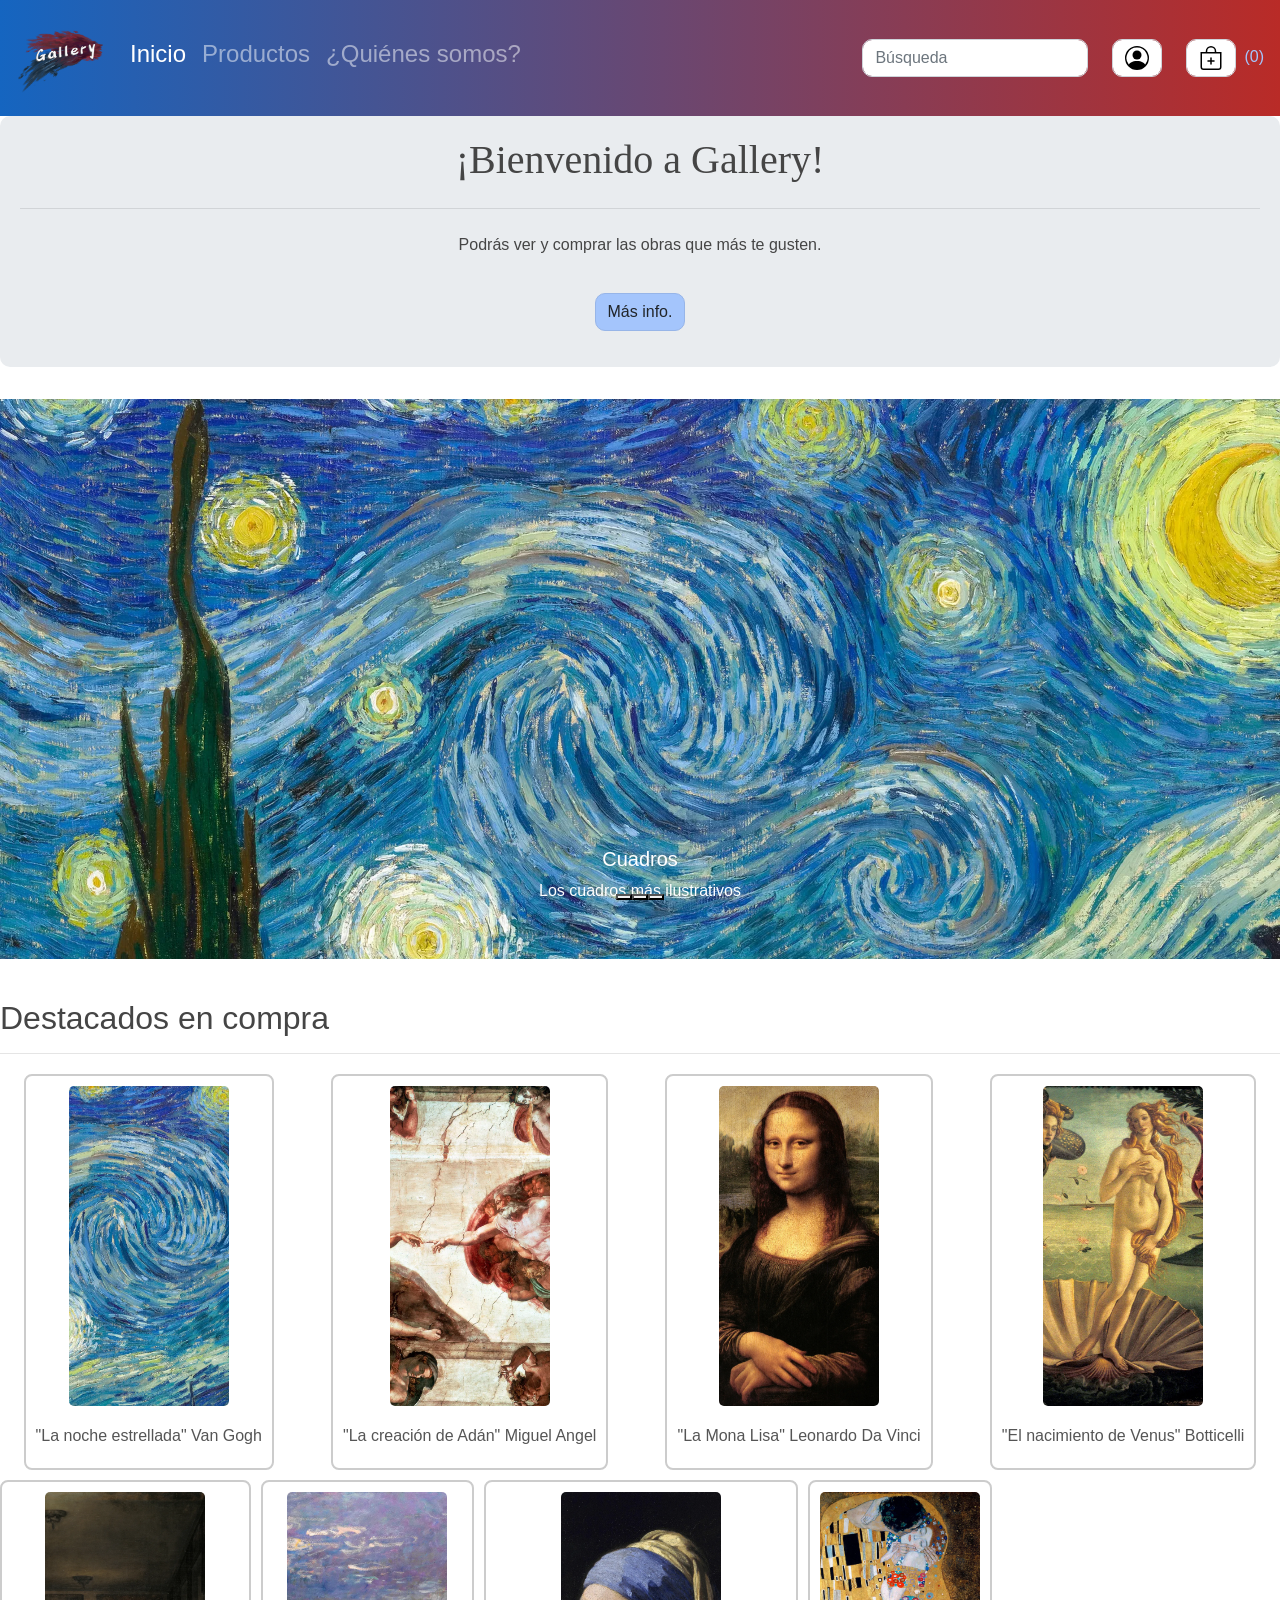
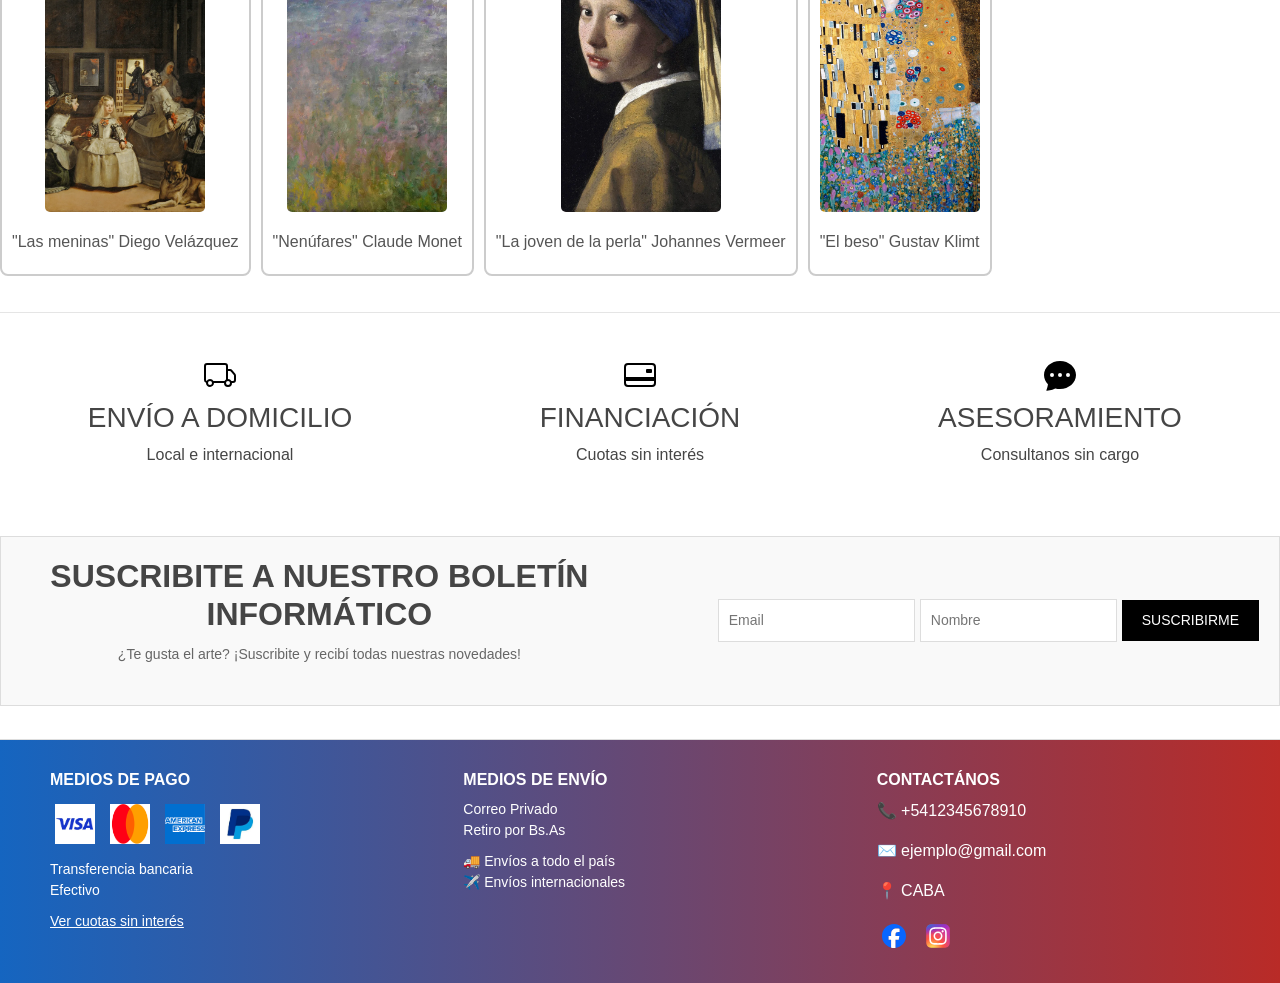
==== commit cc6017da: "Merge branch 'CJ'" ====
--- a/index.html
+++ b/index.html
@@ -10,6 +10,7 @@
    <link rel="preconnect" href="https://fonts.googleapis.com">
 <link rel="preconnect" href="https://fonts.gstatic.com" crossorigin>
 <link href="https://fonts.googleapis.com/css2?family=Open+Sans:ital,wght@0,300..800;1,300..800&display=swap" rel="stylesheet">
+<link rel="stylesheet" href="/css/responsive.css">
 </head>
 <body>
     <header>
@@ -19,11 +20,11 @@
                 aria-label="Toggle navigation">
                 <span class="navbar-toggler-icon"></span>
               </button>
-              <a class="navbar-brand" href="#!"><img class="iconoNavBar" src="./Íconos/logopcion.png" alt="Gallery"></a>
+              <a class="navbar-brand" href="./index.html"><img class="iconoNavBar" src="./Íconos/logopcion.png" alt="Gallery"></a>
               <div class="collapse navbar-collapse" id="navbarTogglerDemo03">
                   <ul class="navbar-nav mr-auto mt-2 mt-md-0">
                     <li class="nav-item active">
-                      <a class="nav-link" href="#!"> <h3>Inicio</h3>
+                      <a class="nav-link" href="./index.html"> <h3>Inicio</h3>
                         <span class="sr-only">(current)</span>
                       </a>
                     </li>
@@ -40,8 +41,8 @@
                         <img class="form-control mr-sm-2" src="./Íconos/person-circle.svg" alt="account">
                       </a>
                       <a href="./carrito.html">
-                      <img class="form-control mr-sm-2" src="./Íconos/bag-plus.svg" alt="account">(<span id="carritoContador">0</span>)
-                    </a>
+                        <img class="form-control mr-sm-2" src="./Íconos/bag-plus.svg" alt="account">(<span id="carritoContador">0</span>)
+                      </a>
                   </form>
               </div>
         </nav>
@@ -58,7 +59,7 @@
                 <a class="btn btn-primary" href="./quienesomos.html" role="button">Más info.</a>
             </p>
         </div>
-        <div id="carouselExampleCaptions" class="carousel slide">
+        <section class="carrouselSection">
             <div class="carousel-indicators">
               <button type="button" data-bs-target="#carouselExampleCaptions" data-bs-slide-to="0" class="active" aria-current="true" aria-label="Slide 1"></button>
               <button type="button" data-bs-target="#carouselExampleCaptions" data-bs-slide-to="1" aria-label="Slide 2"></button>
@@ -87,98 +88,101 @@
                 </div>
               </div>
             </div>
-        </div>
+        </div></section>
         <br>
-        <p>
-        <h2>Destacados en compra</h2>
-        </p>
-        <hr>
-        <div class="outstandingArt">
-          <!-- no me salía quitarle el subrayado, así que probé esto -->
-            <a class="sincolor" href="/art1.html"><figure>
-                <div>
-                    <img src="./Imágenes/arte1.webp" alt="art1">
-                </div>
-                <figcaption>
-                    "La noche estrellada"
-                    Van Gogh
-                </figcaption>
-            </figure>
-          </a>
-          <a class="sincolor" href="/art2.html">
-            <figure>
-                <div>
-                    <img src="./Imágenes/arte2.webp" alt="art2">
-                </div>
-                <figcaption>
-                    "La creación de Adán"
-                    Miguel Angel
-                </figcaption>
-            </figure>
-          </a>
-            <a class="sincolor" href="/art3.html">
-            <figure>
-                <div>
-                    <img src="./Imágenes/arte3.webp" alt="art3">
-                </div>
-                <figcaption>
-                   "La Mona Lisa" Leonardo Da Vinci
-                </figcaption>
-            </figure>
-          </a>
-            <a class="sincolor" href="/art4.html">
-            <figure>
-                <div>
-                    <img src="./Imágenes/arte4.webp" alt="art4">
-                </div>
-                <figcaption>
-                  "El nacimiento de Venus" Botticelli
-                </figcaption>
-            </figure>
-          </a>
-            <a class="sincolor" href="/art5.html">
-            <figure>
-                <div>
-                    <img src="./Imágenes/arte5.webp" alt="art5">
-                </div>
-                <figcaption>
-                   "Las meninas" Diego Velázquez
-                </figcaption>
-            </figure>
-          </a>
-            <a class="sincolor" href="/art6.html">
-            <figure>
-                <div>
-                    <img src="./Imágenes/arte6.webp" alt="art6">
-                </div>
-                <figcaption>
-                  "Nenúfares" Claude Monet
-                </figcaption>
-            </figure>
-          </a>
-            <a class="sincolor" href="/art7.html">
-            <figure>
-                <div>
-                    <img src="./Imágenes/arte7.webp" alt="art7">
-                </div>
-                <figcaption>
-                    "La joven de la perla" Johannes Vermeer 
-                </figcaption>
-            </figure>
-            </a>
-            <a class="sincolor" href="/art8.html">
-            <figure>
-                <div>
-                    <img src="./Imágenes/arte8.webp" alt="art8">
-                </div>
-                <figcaption>
-                  "El beso" Gustav Klimt 
-                </figcaption>
-            </figure>
-            </a>
+        <section class="topArtsSection">
+          <p>
+            <h2>Destacados en compra</h2>
+            </p>
             <hr>
-        </div>
-        <div id="divVent">
+            <div class="outstandingArt">
+              <!-- no me salía quitarle el subrayado, así que probé esto -->
+                <a class="sincolor" href="/art1.html"><figure>
+                    <div>
+                        <img src="./Imágenes/arte1.webp" alt="art1">
+                    </div>
+                    <figcaption>
+                        "La noche estrellada"
+                        Van Gogh
+                    </figcaption>
+                </figure>
+              </a>
+              <a class="sincolor" href="/art2.html">
+                <figure>
+                    <div>
+                        <img src="./Imágenes/arte2.webp" alt="art2">
+                    </div>
+                    <figcaption>
+                        "La creación de Adán"
+                        Miguel Angel
+                    </figcaption>
+                </figure>
+              </a>
+                <a class="sincolor" href="/art3.html">
+                <figure>
+                    <div>
+                        <img src="./Imágenes/arte3.webp" alt="art3">
+                    </div>
+                    <figcaption>
+                       "La Mona Lisa" Leonardo Da Vinci
+                    </figcaption>
+                </figure>
+              </a>
+                <a class="sincolor" href="/art4.html">
+                <figure>
+                    <div>
+                        <img src="./Imágenes/arte4.webp" alt="art4">
+                    </div>
+                    <figcaption>
+                      "El nacimiento de Venus" Botticelli
+                    </figcaption>
+                </figure>
+              </a>
+                <a class="sincolor" href="/art5.html">
+                <figure>
+                    <div>
+                        <img src="./Imágenes/arte5.webp" alt="art5">
+                    </div>
+                    <figcaption>
+                       "Las meninas" Diego Velázquez
+                    </figcaption>
+                </figure>
+              </a>
+                <a class="sincolor" href="/art6.html">
+                <figure>
+                    <div>
+                        <img src="./Imágenes/arte6.webp" alt="art6">
+                    </div>
+                    <figcaption>
+                      "Nenúfares" Claude Monet
+                    </figcaption>
+                </figure>
+              </a>
+                <a class="sincolor" href="/art7.html">
+                <figure>
+                    <div>
+                        <img src="./Imágenes/arte7.webp" alt="art7">
+                    </div>
+                    <figcaption>
+                        "La joven de la perla" Johannes Vermeer 
+                    </figcaption>
+                </figure>
+                </a>
+                <a class="sincolor" href="/art8.html">
+                <figure>
+                    <div>
+                        <img src="./Imágenes/arte8.webp" alt="art8">
+                    </div>
+                    <figcaption>
+                      "El beso" Gustav Klimt 
+                    </figcaption>
+                </figure>
+                </a>
+                <hr>
+            </div>
+        </section>
+        <section class="shipmentSection">
+          <div id="divVent">
             <hr>
             <div class="features">
                 <div class="feature">
@@ -200,62 +204,66 @@
                   <p>Consultanos sin cargo</p>
                 </div>
               </div>
+              </section>
             <hr>
+            <section class="newspapperSection">
         </div>
         <div class="newsletter">
-            <div class="newsletter-content">
-              <h3>SUSCRIBITE A NUESTRO BOLETÍN INFORMÁTICO</h3>
-              <p>¿Te gusta el arte? ¡Suscribite y recibí todas nuestras novedades!</p>
-            </div>
-            <form class="newsletter-form">
-              <input type="email" placeholder="Email" required>
-              <input type="text" placeholder="Nombre" required>
-              <button type="submit">SUSCRIBIRME</button>
-            </form>
+          <div class="newsletter-content">
+            <h3>SUSCRIBITE A NUESTRO BOLETÍN INFORMÁTICO</h3>
+            <p>¿Te gusta el arte? ¡Suscribite y recibí todas nuestras novedades!</p>
           </div>
+          <form class="newsletter-form">
+            <input type="email" placeholder="Email" required>
+            <input type="text" placeholder="Nombre" required>
+            <button type="submit">SUSCRIBIRME</button>
+          </form>
+        </div>
+        </section>
           <hr>
+          <section class="footerSection">
             <footer>
-                <div>
-                    <div class="info-section">
-                        <div class="info-column">
-                          <h3>MEDIOS DE PAGO</h3>
-                          <div class="payment-methods">
-                            <img src="./Íconos/visa.png" alt="Visa">
-                            <img src="./Íconos/mastercard.png" alt="MasterCard">
-                            <img src="./Íconos/americanExpress.png" alt="American Express">
-                            <img src="./Íconos/paypal.jpeg" alt="PayPal">
-                          </div>
-                          <ul class="additional-methods">
-                            <li>Transferencia bancaria</li>
-                            <li>Efectivo</li>
-                          </ul>
-                          <p class="payment-link">Ver cuotas sin interés</p>
+              <div>
+                  <div class="info-section">
+                      <div class="info-column">
+                        <h3>MEDIOS DE PAGO</h3>
+                        <div class="payment-methods">
+                          <img src="./Íconos/visa.png" alt="Visa">
+                          <img src="./Íconos/mastercard.png" alt="MasterCard">
+                          <img src="./Íconos/americanExpress.png" alt="American Express">
+                          <img src="./Íconos/paypal.jpeg" alt="PayPal">
                         </div>
-                        <div class="info-column">
-                          <h3>MEDIOS DE ENVÍO</h3>
-                          <ul>
-                            <li>Correo Privado</li>
-                            <li>Retiro por Bs.As</li>
-                          </ul>
-                          <ul class="shipping-options">
-                            <li>🚚 Envíos a todo el país</li>
-                            <li>✈️ Envíos internacionales</li>
-                          </ul>
-                        </div>
-                        <div class="info-column">
-                          <h3>CONTACTÁNOS</h3>
-                          <p>📞 +5412345678910</p>
-                          <p>✉️ ejemplo@gmail.com</p>
-                          <p>📍 CABA</p>
-                          <div class="social-icons">
-                            <a href="!#"><img src="./Íconos/facebook.svg" alt="Facebook"></a>
-                            <a href="#"><img src="./Íconos/instagram.svg" alt="Instagram"></a>
-                          </div>
+                        <ul class="additional-methods">
+                          <li>Transferencia bancaria</li>
+                          <li>Efectivo</li>
+                        </ul>
+                        <p class="payment-link">Ver cuotas sin interés</p>
+                      </div>
+                      <div class="info-column">
+                        <h3>MEDIOS DE ENVÍO</h3>
+                        <ul>
+                          <li>Correo Privado</li>
+                          <li>Retiro por Bs.As</li>
+                        </ul>
+                        <ul class="shipping-options">
+                          <li>🚚 Envíos a todo el país</li>
+                          <li>✈️ Envíos internacionales</li>
+                        </ul>
+                      </div>
+                      <div class="info-column">
+                        <h3>CONTACTÁNOS</h3>
+                        <p>📞 +5412345678910</p>
+                        <p>✉️ ejemplo@gmail.com</p>
+                        <p>📍 CABA</p>
+                        <div class="social-icons">
+                          <a href="!#"><img src="./Íconos/facebook.svg" alt="Facebook"></a>
+                          <a href="#"><img src="./Íconos/instagram.svg" alt="Instagram"></a>
                         </div>
                       </div>
-                </div>
-
-            </footer>
+                    </div>
+              </div>
+          </footer>
+          </section>
             <script src="./javascript/bootstrap.js"></script>
   </body>
 
--- a/css/responsive.css
+++ b/css/responsive.css
@@ -0,0 +1,141 @@
+body {
+    margin: 0;
+    font-family: Arial, sans-serif;
+  }
+  
+  .navbar-nav h3 {
+    font-size: 1.5rem;
+  }
+  
+  /* Hacer que las imágenes se adapten al ancho del contenedor */
+  img {
+    max-width: 100%;
+    height: auto;
+  }
+  
+  /* Jumbotron Section */
+  .jumbotron {
+    text-align: center;
+    padding: 20px;
+  }
+  
+  .jumbotron h1 {
+    font-size: 2.5rem;
+  }
+  
+  .jumbotron .btn {
+    margin-top: 20px;
+  }
+  
+  /* Carrousel Section */
+  .carousel-inner img {
+    width: 100%;
+    height: auto;
+  }
+  
+  /* Outstanding Art Section */
+  .outstandingArt {
+    display: flex;
+    flex-wrap: wrap;
+    justify-content: space-around;
+    gap: 10px;
+    margin: 20px 0;
+  }
+  
+  .outstandingArt figure {
+    flex-basis: 300px;
+    text-align: center;
+  }
+  
+  .outstandingArt figcaption {
+    font-size: 1rem;
+    padding: 10px 0;
+  }
+  
+  /* Shipment Section */
+  .features {
+    display: flex;
+    justify-content: space-around;
+    flex-wrap: wrap;
+    padding: 20px;
+    gap: 20px;
+  }
+  
+  .features .feature {
+    flex: 1 1 200px;
+    text-align: center;
+  }
+  
+  /* Newsletter Section */
+  .newsletter {
+    padding: 20px;
+    background-color: #f9f9f9;
+    text-align: center;
+  }
+  
+  .newsletter-content h3 {
+    font-size: 2rem;
+  }
+  
+  .footerSection .info-section {
+    display: flex;
+    flex-wrap: wrap;
+    justify-content: space-between;
+  }
+  
+  .footerSection .info-column {
+    flex: 1 1 200px;
+    margin: 10px;
+  }
+  
+  .footerSection .payment-methods img,
+  .footerSection .social-icons img {
+    max-width: 50px;
+    margin: 5px;
+  }
+  
+  /* Media Queries para pantallas más pequeñas */
+  @media (max-width: 768px) {
+    .navbar-nav h3 {
+      font-size: 1.2rem;
+    }
+  
+    .jumbotron h1 {
+      font-size: 2rem;
+    }
+  
+    .carousel {
+      display: none;
+    }
+    .newspapperSection {
+        display: none;
+    }
+  
+    .outstandingArt figure {
+      flex-basis: 100%;
+    }
+  
+    .features {
+      flex-direction: column;
+      align-items: center;
+    }
+  
+    .footerSection .info-section {
+      flex-direction: column;
+      text-align: center;
+    }
+  }
+  
+  @media (max-width: 576px) {
+    .navbar-nav h3 {
+      font-size: 1rem;
+    }
+  
+    .jumbotron h1 {
+      font-size: 1.5rem;
+    }
+  
+    .outstandingArt figure {
+      flex-basis: 100%;
+    }
+  }
